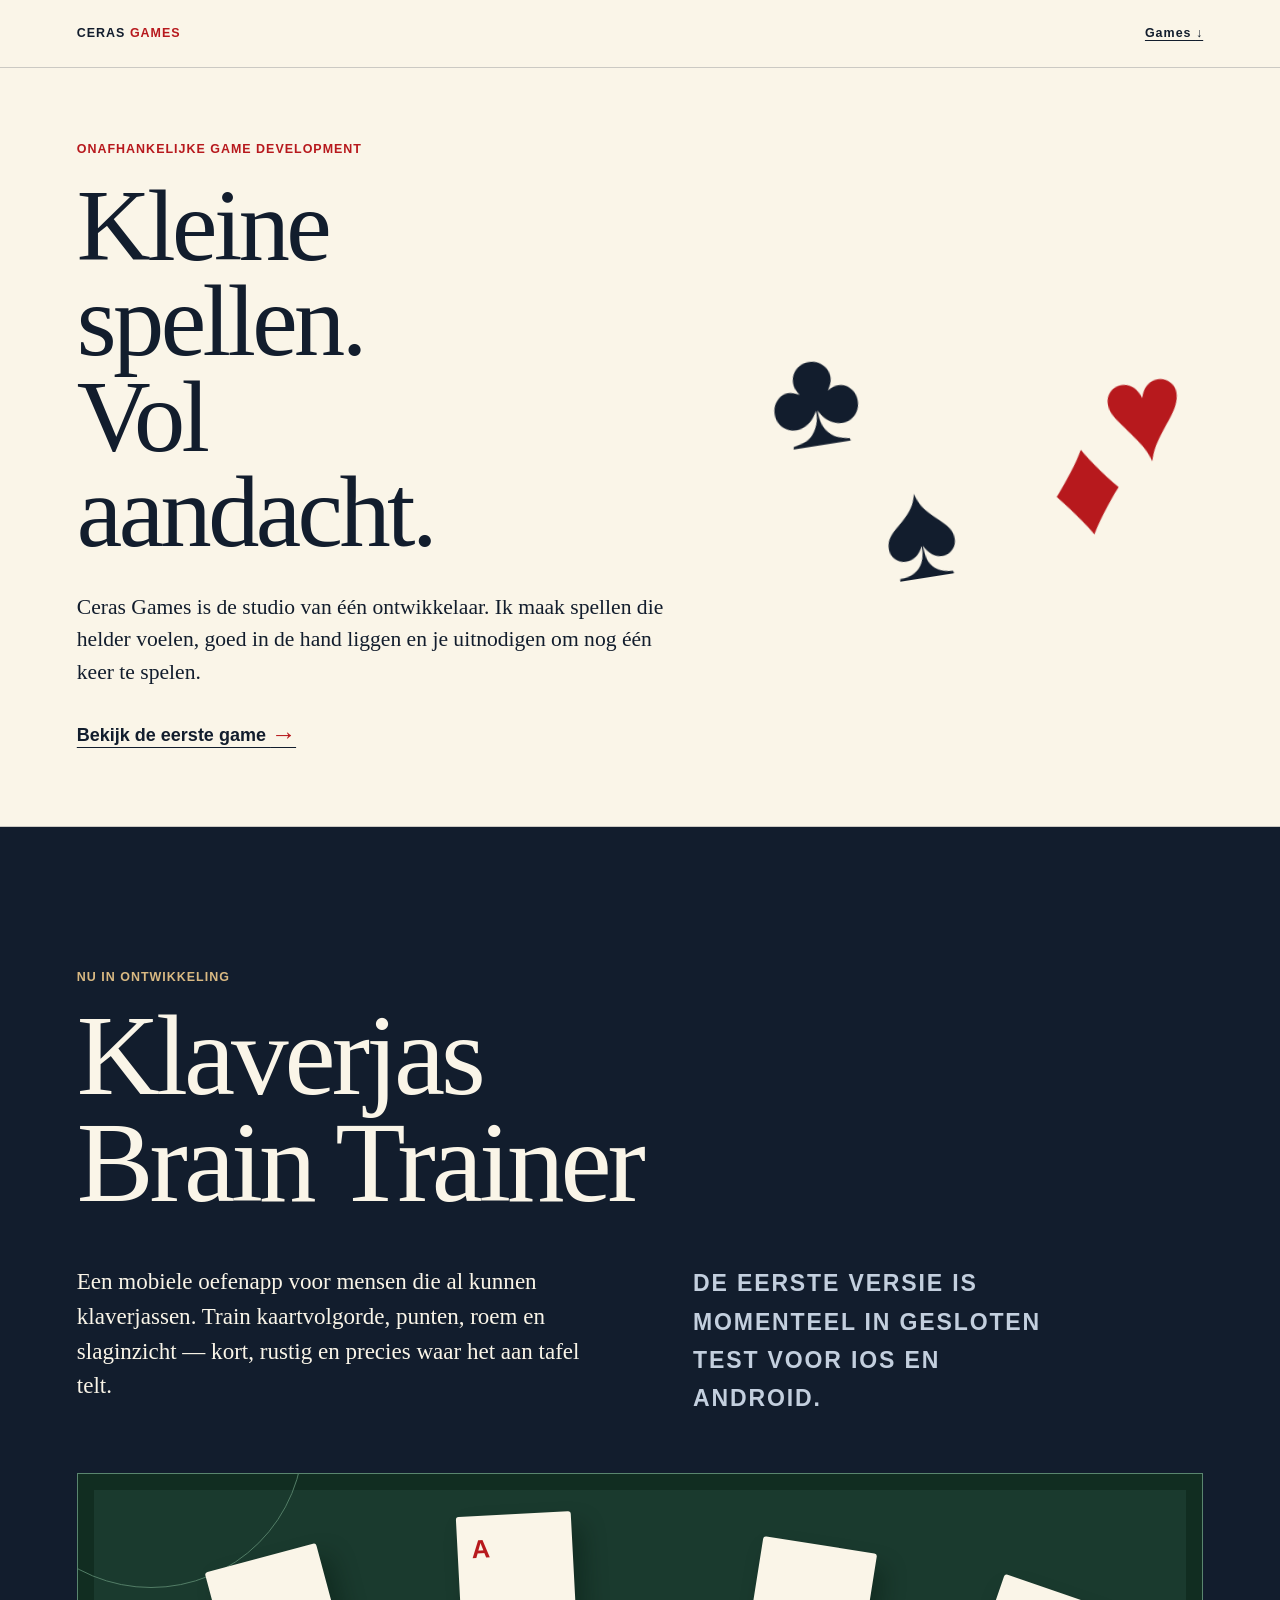
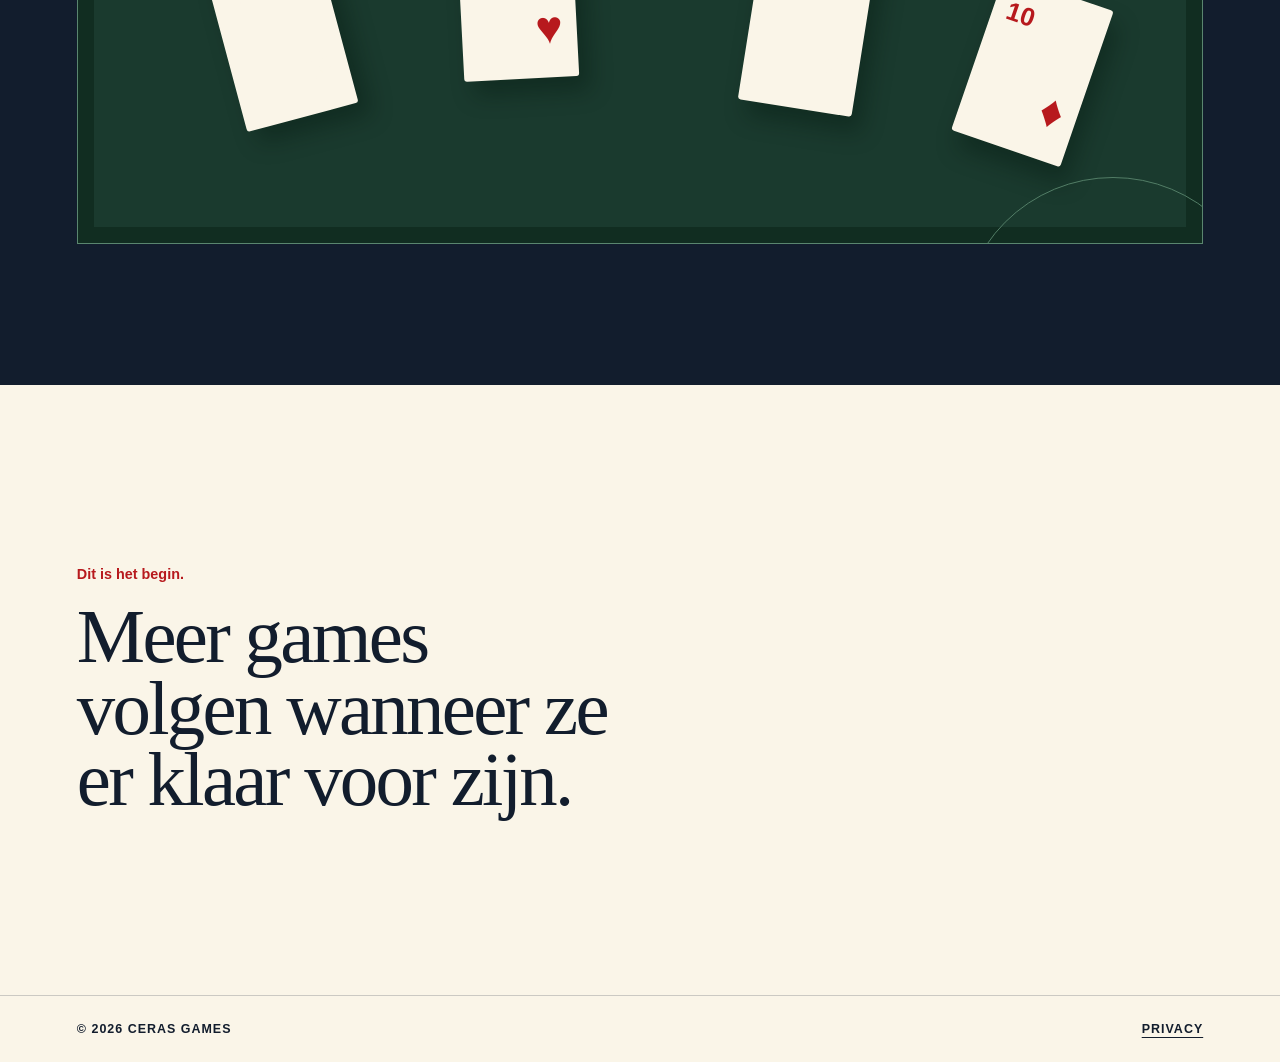
==== index.html @ a510fa2f "Add Ceras Games landing site" ====
<!doctype html>
<!--
THESIS: Ceras Games is a small developer's workbench, not a one-game campaign.
OWN-WORLD: Ink blue, paper white, card-red and brass; editorial type meets quiet tabletop geometry.
STORY: Visitors meet the studio first, then understand the first game and its current release stage.
FIRST VIEWPORT: A compact wordmark frames a large studio statement, with four suit marks forming a tabletop in the margin.
FORM: A single-workbench composition; the game sits on one ruled sheet rather than inside a marketing-card grid.
FINISH: unreviewed and undocumented is unfinished; this build ends with the finish review, the verdict, and DESIGN.md
-->
<html lang="nl">
  <head>
    <meta charset="utf-8">
    <meta name="viewport" content="width=device-width, initial-scale=1">
    <meta name="description" content="Ceras Games is de onafhankelijke studio achter Klaverjas Brain Trainer.">
    <title>Ceras Games — onafhankelijke game development</title>
    <link rel="icon" href="favicon.svg" type="image/svg+xml">
    <link rel="stylesheet" href="styles.css">
  </head>
  <body>
    <main>
      <nav class="site-nav" aria-label="Hoofdnavigatie">
        <a class="wordmark" href="#bovenaan" aria-label="Ceras Games, naar boven">CERAS <span>GAMES</span></a>
        <a class="nav-link" href="#games">Games <span aria-hidden="true">↓</span></a>
      </nav>
      <section class="hero" id="bovenaan" aria-labelledby="hero-title">
        <div class="hero-copy">
          <p class="intro">Onafhankelijke game development</p>
          <h1 id="hero-title">Kleine spellen.<br>Vol aandacht.</h1>
          <p class="lead">Ceras Games is de studio van één ontwikkelaar. Ik maak spellen die helder voelen, goed in de hand liggen en je uitnodigen om nog één keer te spelen.</p>
          <a class="text-link" href="#games">Bekijk de eerste game <span aria-hidden="true">→</span></a>
        </div>
        <div class="suits" aria-hidden="true"><span>♣</span><span>♥</span><span>♠</span><span>♦</span></div>
      </section>
      <section class="game" id="games" aria-labelledby="game-title">
        <div class="game-header"><p>Nu in ontwikkeling</p><h2 id="game-title">Klaverjas<br>Brain Trainer</h2></div>
        <div class="game-description">
          <p>Een mobiele oefenapp voor mensen die al kunnen klaverjassen. Train kaartvolgorde, punten, roem en slaginzicht — kort, rustig en precies waar het aan tafel telt.</p>
          <p class="status">De eerste versie is momenteel in gesloten test voor iOS en Android.</p>
        </div>
        <div class="card-table" aria-label="Illustratie van vier speelkaarten op een klaverjastafel">
          <div class="playing-card card-one"><strong>J</strong><span>♣</span></div><div class="playing-card card-two"><strong>A</strong><span>♥</span></div><div class="playing-card card-three"><strong>9</strong><span>♠</span></div><div class="playing-card card-four"><strong>10</strong><span>♦</span></div>
        </div>
      </section>
      <section class="outlook" aria-labelledby="outlook-title"><p>Dit is het begin.</p><h2 id="outlook-title">Meer games volgen wanneer ze er klaar voor zijn.</h2></section>
    </main>
    <footer><p>© <span id="year">2026</span> Ceras Games</p><a href="privacy.html">Privacy</a></footer>
    <script>document.getElementById('year').textContent = new Date().getFullYear();</script>
  </body>
</html>
---- styles.css ----
:root { color-scheme: light; --ink: oklch(23% .035 258); --paper: oklch(97% .018 89); --cream: oklch(92% .035 86); --red: oklch(50% .19 27); --line: color-mix(in oklch, var(--ink) 20%, transparent); }
* { box-sizing: border-box; } html { scroll-behavior: smooth; } body { margin: 0; background: var(--paper); color: var(--ink); font-family: Georgia, "Times New Roman", serif; font-size: 18px; line-height: 1.5; } a { color: inherit; } main { overflow: hidden; }
.site-nav, .hero, .game, .outlook, footer { padding-inline: clamp(1.5rem, 6vw, 7rem); } .site-nav { display: flex; justify-content: space-between; align-items: baseline; padding-block: 1.5rem; font-family: "Trebuchet MS", sans-serif; font-size: .78rem; font-weight: 700; letter-spacing: .08em; } .wordmark { text-decoration: none; } .wordmark span { color: var(--red); } .nav-link { text-underline-offset: .28em; }
.hero { min-height: min(760px, calc(100svh - 4.3rem)); display: grid; grid-template-columns: minmax(0, 1.2fr) minmax(180px, .8fr); align-items: center; gap: 2rem; border-top: 1px solid var(--line); border-bottom: 1px solid var(--line); } .intro, .game-header > p, .status, footer, .privacy-kicker { font-family: "Trebuchet MS", sans-serif; font-size: .78rem; font-weight: 700; letter-spacing: .08em; text-transform: uppercase; } .intro { margin: 0 0 1.2rem; color: var(--red); } h1, h2 { font-weight: 400; line-height: .93; letter-spacing: -.035em; margin: 0; text-wrap: balance; } h1 { font-size: clamp(3.8rem, 8vw, 7.6rem); max-width: 9ch; } .lead { max-width: 38rem; margin: 2rem 0 1.7rem; font-size: clamp(1.05rem, 1.7vw, 1.35rem); } .text-link { font-family: "Trebuchet MS", sans-serif; font-weight: 700; text-underline-offset: .32em; } .text-link span { color: var(--red); font-size: 1.4em; vertical-align: -.06em; }
.suits { position: relative; min-height: 300px; transform: rotate(-9deg); } .suits span { position: absolute; font-size: clamp(5rem, 11vw, 10rem); line-height: 1; } .suits span:nth-child(1) { top: 2%; left: 3%; } .suits span:nth-child(2) { top: 24%; right: 3%; color: var(--red); } .suits span:nth-child(3) { bottom: 2%; left: 24%; } .suits span:nth-child(4) { bottom: 8%; right: 20%; color: var(--red); }
.game { padding-block: clamp(5rem, 11vw, 10rem); background: var(--ink); color: var(--paper); } .game-header { max-width: 60rem; } .game-header > p { margin: 0 0 1rem; color: oklch(80% .08 80); } .game h2 { font-size: clamp(3.7rem, 9vw, 8rem); } .game-description { display: grid; grid-template-columns: minmax(0, 1fr) minmax(0, .7fr); gap: clamp(2rem, 8vw, 9rem); max-width: 61rem; margin: 3rem 0 3.5rem; } .game-description p { margin: 0; font-size: clamp(1.1rem, 1.8vw, 1.45rem); } .game-description .status { color: oklch(85% .025 255); line-height: 1.65; }
.card-table { position: relative; min-height: clamp(260px, 29vw, 420px); background: oklch(32% .045 166); overflow: hidden; border: 1px solid oklch(58% .06 161); box-shadow: inset 0 0 0 1rem oklch(27% .04 164); } .card-table::before, .card-table::after { content: ""; position: absolute; width: 19rem; height: 19rem; border: 1px solid oklch(55% .06 160); border-radius: 50%; } .card-table::before { top: -12rem; left: -5rem; } .card-table::after { bottom: -15rem; right: -4rem; } .playing-card { position: absolute; display: flex; flex-direction: column; justify-content: space-between; width: clamp(5.2rem, 9vw, 8.5rem); aspect-ratio: .7; padding: .55em; background: var(--paper); border-radius: .18rem; box-shadow: .65rem .9rem 1.4rem oklch(17% .03 165 / .35); font-family: "Trebuchet MS", sans-serif; font-size: clamp(1.2rem, 2vw, 2rem); } .playing-card span { align-self: flex-end; font-size: 1.8em; } .card-one { left: 13%; top: 22%; transform: rotate(-15deg); } .card-two { left: 34%; top: 11%; transform: rotate(-3deg); color: var(--red); } .card-three { right: 30%; top: 19%; transform: rotate(9deg); } .card-four { right: 10%; top: 31%; transform: rotate(19deg); color: var(--red); }
.outlook { padding-block: clamp(6rem, 14vw, 13rem); max-width: 70rem; } .outlook p { margin: 0 0 1rem; color: var(--red); font-family: "Trebuchet MS", sans-serif; font-size: .9rem; font-weight: 700; } .outlook h2 { font-size: clamp(2.8rem, 6vw, 5.5rem); max-width: 14ch; } footer { display: flex; justify-content: space-between; gap: 1rem; padding-block: 1.5rem; border-top: 1px solid var(--line); } footer p { margin: 0; } footer a { text-underline-offset: .3em; }
@media (prefers-reduced-motion: no-preference) { .hero-copy { animation: rise .75s cubic-bezier(.16, 1, .3, 1) both; } .suits { animation: deal 1s .12s cubic-bezier(.16, 1, .3, 1) both; } @keyframes rise { from { opacity: 0; transform: translateY(1rem); } to { opacity: 1; transform: none; } } @keyframes deal { from { opacity: 0; transform: translateX(2rem) rotate(4deg); } to { opacity: 1; transform: rotate(-9deg); } } }
@media (max-width: 700px) { .hero { grid-template-columns: 1fr; padding-block: 5.5rem 2rem; min-height: auto; } .suits { min-height: 210px; max-width: 280px; justify-self: end; width: 100%; } .game-description { grid-template-columns: 1fr; } .game-description .status { max-width: 34rem; } .card-table { margin-inline: -1.5rem; } } @media (max-width: 420px) { body { font-size: 16px; } }
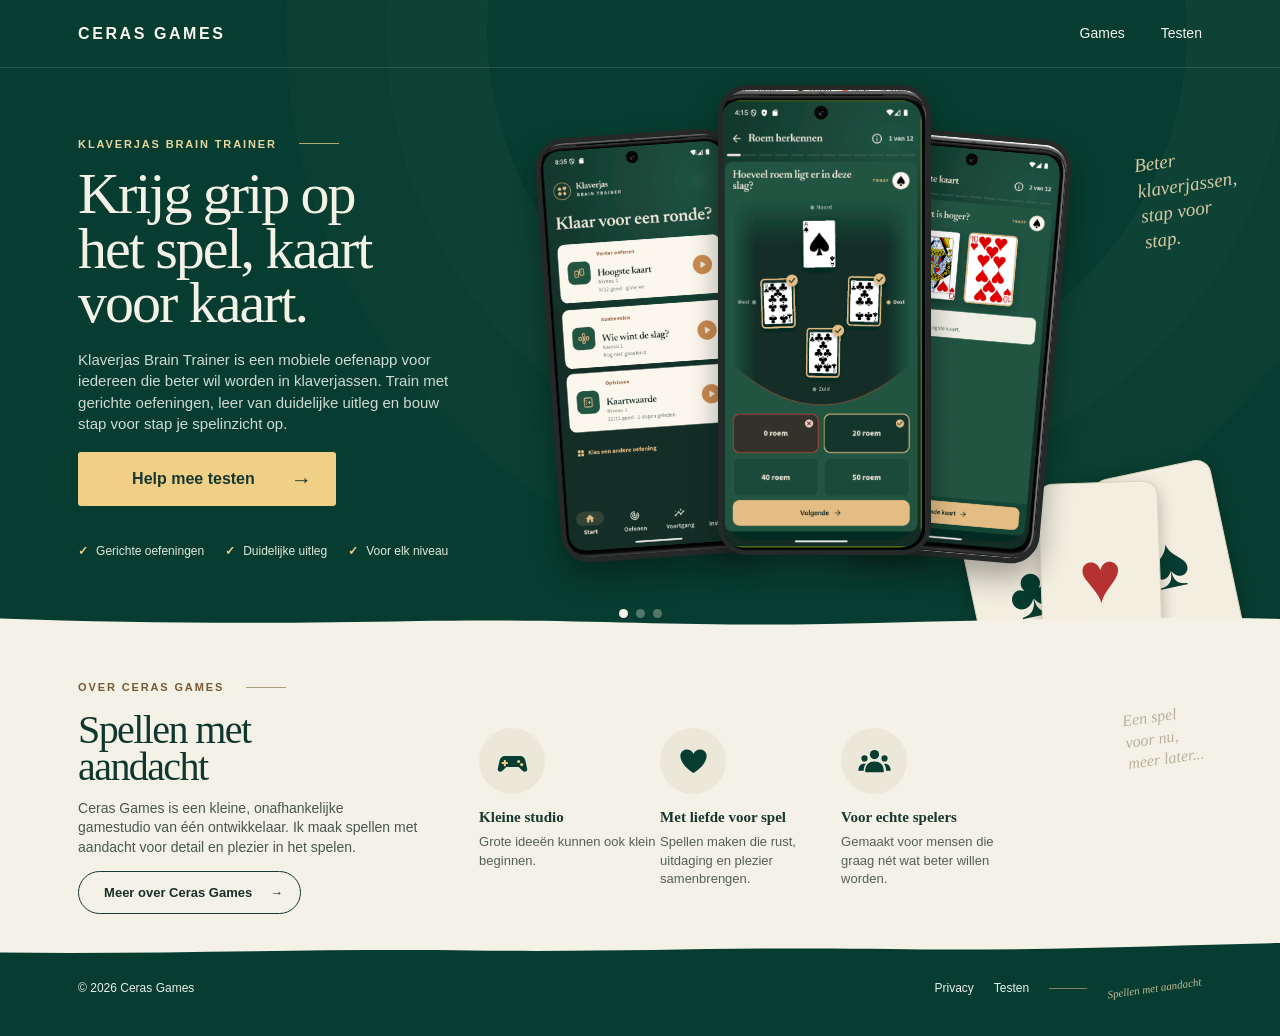
==== commit 1916e0fe: "Prepare Ceras Games website and tester onboarding" ====
--- a/index.html
+++ b/index.html
@@ -1,49 +1,92 @@
 <!doctype html>
-<!--
-THESIS: Ceras Games is a small developer's workbench, not a one-game campaign.
-OWN-WORLD: Ink blue, paper white, card-red and brass; editorial type meets quiet tabletop geometry.
-STORY: Visitors meet the studio first, then understand the first game and its current release stage.
-FIRST VIEWPORT: A compact wordmark frames a large studio statement, with four suit marks forming a tabletop in the margin.
-FORM: A single-workbench composition; the game sits on one ruled sheet rather than inside a marketing-card grid.
-FINISH: unreviewed and undocumented is unfinished; this build ends with the finish review, the verdict, and DESIGN.md
--->
 <html lang="nl">
   <head>
     <meta charset="utf-8">
     <meta name="viewport" content="width=device-width, initial-scale=1">
-    <meta name="description" content="Ceras Games is de onafhankelijke studio achter Klaverjas Brain Trainer.">
-    <title>Ceras Games — onafhankelijke game development</title>
+    <meta name="description" content="Ceras Games maakt spellen met aandacht. Ontdek Klaverjas Brain Trainer.">
+    <meta name="theme-color" content="#073d30">
+    <title>Ceras Games — spellen met aandacht</title>
     <link rel="icon" href="favicon.svg" type="image/svg+xml">
-    <link rel="stylesheet" href="styles.css">
+    <link rel="stylesheet" href="homepage.css">
   </head>
   <body>
-    <main>
-      <nav class="site-nav" aria-label="Hoofdnavigatie">
-        <a class="wordmark" href="#bovenaan" aria-label="Ceras Games, naar boven">CERAS <span>GAMES</span></a>
-        <a class="nav-link" href="#games">Games <span aria-hidden="true">↓</span></a>
+    <header class="header">
+      <a class="brand" href="index.html#top">CERAS GAMES</a>
+      <nav aria-label="Hoofdnavigatie">
+        <a href="index.html#games">Games</a>
+        <a href="index.html#nieuws" hidden>Nieuws</a>
+        <a href="testen/index.html">Testen</a>
       </nav>
-      <section class="hero" id="bovenaan" aria-labelledby="hero-title">
-        <div class="hero-copy">
-          <p class="intro">Onafhankelijke game development</p>
-          <h1 id="hero-title">Kleine spellen.<br>Vol aandacht.</h1>
-          <p class="lead">Ceras Games is de studio van één ontwikkelaar. Ik maak spellen die helder voelen, goed in de hand liggen en je uitnodigen om nog één keer te spelen.</p>
-          <a class="text-link" href="#games">Bekijk de eerste game <span aria-hidden="true">→</span></a>
+    </header>
+    <main id="top">
+      <section class="hero" id="games">
+        <div class="wrap hero-wrap">
+          <div class="hero-copy">
+            <p class="eyebrow">KLAVERJAS BRAIN TRAINER <i></i></p>
+            <h1>Krijg grip op<br>het spel, kaart<br>voor kaart.</h1>
+            <p class="intro">Klaverjas Brain Trainer is een mobiele oefenapp voor iedereen die beter wil worden in klaverjassen. Train met gerichte oefeningen, leer van duidelijke uitleg en bouw stap voor stap je spelinzicht op.</p>
+            <a class="primary" href="testen/index.html">Help mee testen <span>→</span></a>
+            <ul class="benefits">
+              <li>Gerichte oefeningen</li>
+              <li>Duidelijke uitleg</li>
+              <li>Voor elk niveau</li>
+            </ul>
+          </div>
+          <div class="phones" aria-label="Screenshots van Klaverjas Brain Trainer">
+            <figure class="phone back left"><img src="assets/klaverjas-startscherm.png" alt="Startscherm met klaverjasoefeningen"></figure>
+            <figure class="phone back right"><img src="assets/klaverjas-kaartoefening.png" alt="Kaartoefening in de app"></figure>
+            <figure class="phone front"><img src="assets/klaverjas-oefening.png" alt="Oefening Roem herkennen"></figure>
+            <p class="scribble">Beter<br>klaverjassen,<br>stap voor<br>stap.</p>
+            <div class="cards" aria-hidden="true"><span>♣</span><span>♥</span><span>♠</span></div>
+          </div>
         </div>
-        <div class="suits" aria-hidden="true"><span>♣</span><span>♥</span><span>♠</span><span>♦</span></div>
+        <div class="dots"><i></i><i></i><i></i></div>
       </section>
-      <section class="game" id="games" aria-labelledby="game-title">
-        <div class="game-header"><p>Nu in ontwikkeling</p><h2 id="game-title">Klaverjas<br>Brain Trainer</h2></div>
-        <div class="game-description">
-          <p>Een mobiele oefenapp voor mensen die al kunnen klaverjassen. Train kaartvolgorde, punten, roem en slaginzicht — kort, rustig en precies waar het aan tafel telt.</p>
-          <p class="status">De eerste versie is momenteel in gesloten test voor iOS en Android.</p>
-        </div>
-        <div class="card-table" aria-label="Illustratie van vier speelkaarten op een klaverjastafel">
-          <div class="playing-card card-one"><strong>J</strong><span>♣</span></div><div class="playing-card card-two"><strong>A</strong><span>♥</span></div><div class="playing-card card-three"><strong>9</strong><span>♠</span></div><div class="playing-card card-four"><strong>10</strong><span>♦</span></div>
+      <section class="about">
+        <div class="wrap about-wrap">
+          <div>
+            <p class="eyebrow dark">OVER CERAS GAMES <i></i></p>
+            <h2>Spellen met<br>aandacht</h2>
+            <p class="about-text">Ceras Games is een kleine, onafhankelijke gamestudio van één ontwikkelaar. Ik maak spellen met aandacht voor detail en plezier in het spelen.</p>
+            <a class="outline" href="index.html#nieuws" hidden>Meer over Ceras Games <span>→</span></a>
+          </div>
+          <div class="principles">
+            <article>
+              <span><svg viewBox="0 0 48 48" aria-hidden="true"><path d="M14 17h20c4 0 6 3 7 7l2 9c1 4-3 6-6 3l-5-5H16l-5 5c-3 3-7 1-6-3l2-9c1-4 3-7 7-7Z" fill="#073d30"/><path d="M14 22v8m-4-4h8" stroke="#f0cf87" stroke-width="2.5"/><circle cx="32" cy="24" r="2" fill="#f0cf87"/><circle cx="36" cy="28" r="2" fill="#f0cf87"/></svg></span>
+              <h3>Kleine studio</h3><p>Grote ideeën kunnen ook klein beginnen.</p>
+            </article>
+            <article>
+              <span><svg viewBox="0 0 48 48" aria-hidden="true"><path d="M24 39S7 29 7 17c0-9 12-12 17-3 5-9 17-6 17 3 0 12-17 22-17 22Z" fill="#073d30"/></svg></span>
+              <h3>Met liefde voor spel</h3><p>Spellen maken die rust, uitdaging en plezier samenbrengen.</p>
+            </article>
+            <article>
+              <span><svg viewBox="0 0 48 48" aria-hidden="true"><circle cx="24" cy="15" r="6" fill="#073d30"/><circle cx="11" cy="20" r="4" fill="#073d30"/><circle cx="37" cy="20" r="4" fill="#073d30"/><path d="M12 36c0-8 5-12 12-12s12 4 12 12v2H12Zm-9 0c0-6 3-9 8-9h2c-2 2-3 5-3 9Zm31-9h3c5 0 8 3 8 9H39c0-4-1-7-3-9Z" fill="#073d30"/></svg></span>
+              <h3>Voor echte spelers</h3><p>Gemaakt voor mensen die graag nét wat beter willen worden.</p>
+            </article>
+          </div>
+          <p class="scribble about-note">Een spel<br>voor nu,<br>meer later...</p>
         </div>
       </section>
-      <section class="outlook" aria-labelledby="outlook-title"><p>Dit is het begin.</p><h2 id="outlook-title">Meer games volgen wanneer ze er klaar voor zijn.</h2></section>
+      <section class="news" id="nieuws" hidden>
+        <div class="wrap news-wrap">
+          <div class="news-heading">
+            <div><p class="eyebrow dark">NIEUWS <i></i></p><h2>Het laatste<br>van Ceras Games</h2><p>Updates, aankondigingen en een kijkje achter de schermen.</p></div>
+            <a href="index.html#nieuws">Bekijk alle nieuwsberichten <span>→</span></a>
+          </div>
+          <div class="news-grid">
+            <article class="story"><div class="thumb cards-thumb"><span>♥</span><span>♠</span><span>♣</span><b>✦</b></div><div class="story-body"><time>12 JAN 2026</time><h3>Klaverjas Brain Trainer nu beschikbaar</h3><p>De app is vanaf vandaag te downloaden op iOS en Android.</p><a href="testen/index.html" aria-label="Lees meer">→</a></div></article>
+            <article class="story"><div class="thumb stats-thumb"><span>◉</span><b>▮▮▮</b></div><div class="story-body"><time>5 JAN 2026</time><h3>Nieuwe oefeningen en statistieken</h3><p>We werken aan nieuwe oefeningen en een overzicht van je voortgang. Stay tuned!</p><a href="testen/index.html" aria-label="Lees meer">→</a></div></article>
+            <article class="story"><div class="thumb mug-thumb"><span>☕</span></div><div class="story-body"><time>22 DEC 2025</time><h3>Achter de schermen</h3><p>Een kijkje in het ontwikkelingsproces van Klaverjas Brain Trainer.</p><a href="testen/index.html" aria-label="Lees meer">→</a></div></article>
+          </div>
+          <span class="scribble news-note">Goede<br>spellen blijven<br>hangen.</span>
+        </div>
+      </section>
     </main>
-    <footer><p>© <span id="year">2026</span> Ceras Games</p><a href="privacy.html">Privacy</a></footer>
-    <script>document.getElementById('year').textContent = new Date().getFullYear();</script>
+    <footer>
+      <div class="wrap">
+        <p>© 2026 Ceras Games</p>
+        <nav aria-label="Footer"><a href="privacy.html">Privacy</a><a href="testen/index.html">Testen</a><i></i><span class="scribble">Spellen met aandacht</span></nav>
+      </div>
+    </footer>
   </body>
 </html>
--- a/homepage.css
+++ b/homepage.css
@@ -0,0 +1,28 @@
+:root{--green:#073d30;--deep:#052f27;--cream:#f4f1e6;--gold:#f0cf87;--ink:#17372e;--muted:#c7d2c9;--gutter:clamp(28px,6.1vw,84px);--max:1280px}*{box-sizing:border-box}html{scroll-behavior:smooth}body{margin:0;color:var(--ink);font:16px/1.5 "Segoe UI",Arial,sans-serif;-webkit-font-smoothing:antialiased}.wrap{width:min(100% - 2*var(--gutter),var(--max));margin:auto}.header{height:68px;position:absolute;z-index:5;top:0;left:0;width:100%;padding:0 var(--gutter);display:flex;align-items:center;justify-content:space-between;border-bottom:1px solid #ffffff20;color:#f8f6ec}.brand{text-decoration:none;color:inherit;font-size:16px;font-weight:750;letter-spacing:.16em}.header nav{display:flex;gap:36px}.header nav a{color:inherit;text-decoration:none;font-size:14px}.header nav a:hover,footer a:hover{text-decoration:underline;text-underline-offset:5px}.hero{position:relative;min-height:710px;overflow:hidden;background:var(--green);color:var(--cream);padding:68px 0 35px}.hero:before{content:"";position:absolute;inset:-320px auto auto 38%;width:700px;height:700px;border:1px solid #ffffff0b;border-radius:50%;box-shadow:0 0 0 100px #ffffff04,0 0 0 200px #ffffff03}.hero-wrap{position:relative;min-height:600px;display:grid;grid-template-columns: .93fr 1.2fr;align-items:center}.hero-copy{position:relative;z-index:2;max-width:480px;padding:24px 0 2px}.eyebrow{display:flex;align-items:center;gap:22px;margin:0 0 15px;color:#e7d59e;font-size:11px;font-weight:700;letter-spacing:.17em}.eyebrow i{display:inline-block;width:40px;height:1px;background:#b5a87a}.hero h1,.about h2,.news h2{font-family:Georgia,"Times New Roman",serif;font-weight:500;letter-spacing:-.04em;line-height:.96;margin:0}.hero h1{font-size:clamp(52px,5.4vw,76px)}.intro{max-width:390px;margin:17px 0 20px;color:#d0dad2;font-size:15px;line-height:1.48}.primary{display:flex;align-items:center;justify-content:space-between;width:258px;height:60px;padding:0 24px 0 54px;border-radius:3px;background:var(--gold);color:#18372e;text-decoration:none;font-weight:700}.primary span{font-size:21px}.stores{display:flex;gap:12px;margin-top:22px}.stores a{height:44px;min-width:136px;padding:5px 12px;border:1px solid #d5ddd6;border-radius:4px;color:white;text-decoration:none;display:flex;align-items:center;gap:10px;font-size:15px}.stores b{font-size:23px}.stores .play{color:#80dfaa}.benefits{display:flex;gap:22px;flex-wrap:wrap;margin:38px 0 0;padding:0;list-style:none;color:#e3e8dc;font-size:12px}.benefits li:before{content:"✓";color:var(--gold);font-weight:bold;margin-right:8px}.phones{height:525px;position:relative;align-self:center}.phone{position:absolute;margin:0;overflow:hidden;border:5px solid #252a28;border-radius:29px;background:#111;box-shadow:0 15px 30px #0005}.phone img{display:block;height:100%;width:100%;object-fit:cover}.phone.front{z-index:3;height:470px;width:222px;left:33%;top:27px}.phone.back{height:415px;width:205px;top:74px}.phone.left{z-index:1;left:5%;transform:rotate(-6deg)}.phone.right{z-index:2;right:9%;transform:rotate(6deg)}.scribble{font-family:"Segoe Script","Bradley Hand",cursive;font-style:italic;color:#d5c9a3;font-size:19px;line-height:1.35;transform:rotate(-8deg)}.hero .scribble{position:absolute;z-index:4;right:-1%;top:72px}.cards{position:absolute;right:-10%;bottom:-40px;display:flex;transform:rotate(-12deg)}.cards span{width:120px;height:190px;margin-left:-50px;border:1px solid #ddd4be;border-radius:15px;background:#f3eee0;box-shadow:0 5px 16px #0004;display:grid;place-items:center;font-size:72px;color:var(--green)}.cards span:nth-child(2){color:#b53230;transform:rotate(10deg)}.dots{position:relative;display:flex;justify-content:center;gap:8px;margin-top:-2px}.dots i{width:9px;height:9px;border-radius:50%;background:#56756a}.dots i:first-child{background:#f5f2e8}.about{position:relative;background:var(--cream);padding:58px 0 64px}.about-wrap{position:relative;display:grid;grid-template-columns:1fr 1.75fr;gap:7%;align-items:center}.dark{color:#765936}.dark i{background:#a99c79}.about h2{font-size:42px;color:#10372e}.about-text{max-width:380px;margin:13px 0;color:#49574f;font-size:14px;line-height:1.5}.outline{display:flex;align-items:center;justify-content:space-between;max-width:223px;height:43px;margin-top:14px;padding:0 17px 0 25px;border:1.5px solid #173b32;border-radius:24px;text-decoration:none;color:#172e27;font-size:13px;font-weight:650}.principles{display:grid;grid-template-columns:repeat(3,1fr);gap:35px;padding-top:30px}.principles article>span{display:grid;place-items:center;width:68px;height:68px;margin-bottom:14px;border-radius:50%;background:#ece8d9;color:#0d4538;font-size:24px}.principles h3{font-family:Georgia,serif;font-size:16px;margin:0 0 4px}.principles p{max-width:180px;margin:0;color:#536058;font-size:13px;line-height:1.45}.about-note{position:absolute;right:0;top:10px;font-size:16px;color:#b9b19c}.news{position:relative;overflow:hidden;background:#f1ecd9;padding:55px 0 60px}.news:before{content:"♦";position:absolute;left:-80px;bottom:-160px;color:#e9dfbe;font-size:420px;transform:rotate(-18deg)}.news-wrap{position:relative}.news-heading{display:grid;grid-template-columns:1fr 2fr;align-items:end;margin-bottom:25px}.news h2{font-size:42px;color:#103a31}.news-heading>div>p:last-child{margin:6px 0 0;font-size:13px;color:#596259}.news-heading>a{justify-self:end;margin-bottom:5px;color:#16392f;text-decoration:none;font-size:13px}.news-grid{display:grid;grid-template-columns:repeat(3,1fr);gap:18px;margin-left:34%;}.story{overflow:hidden;background:#f7f4eb;border-radius:5px}.thumb{height:130px;position:relative;display:flex;align-items:center;justify-content:center;overflow:hidden;background:#073d30;color:#e7cf8d}.thumb:before{content:"";position:absolute;width:185px;height:185px;border-radius:50%;background:#ffffff08}.cards-thumb span{z-index:1;display:grid;place-items:center;width:56px;height:76px;margin-left:-8px;border-radius:5px;background:#f4f0e2;color:#b7332b;font-size:38px;transform:rotate(-11deg);box-shadow:0 6px 12px #0004}.cards-thumb span:nth-child(2){color:#143f35;transform:rotate(7deg) translateY(7px)}.cards-thumb span:nth-child(3){color:#143f35;transform:rotate(15deg)}.cards-thumb b{position:absolute;top:15px;right:28%;font-size:28px}.stats-thumb{background:#073d30}.stats-thumb span{position:relative;display:grid;place-items:center;width:68px;height:91px;border:5px solid #d6decf;border-radius:9px;background:#f4f0df;color:#174438;font-size:25px}.stats-thumb b{position:absolute;bottom:17px;font-size:15px;color:#e4be64;z-index:1}.mug-thumb span{position:relative;display:block;width:48px;height:48px;border-radius:4px 4px 13px 13px;background:#eee5c8;font-size:0;filter:none}.mug-thumb span:before{content:"";position:absolute;left:0;right:0;top:-3px;height:9px;border:4px solid #e9e0c3;border-radius:50%;background:#183c33}.mug-thumb span:after{content:"";position:absolute;right:-18px;top:7px;width:16px;height:23px;border:6px solid #e9e0c3;border-left:0;border-radius:0 12px 12px 0}.mug-thumb{background:#073d30}.mug-thumb span{font-size:74px;color:#ede5c8;filter:grayscale(1)}.story-body{position:relative;min-height:155px;padding:11px 15px 15px}.story time{color:#735a3b;font-size:9px;font-weight:700;letter-spacing:.08em}.story h3{margin:6px 0;font-family:Georgia,serif;font-size:18px;line-height:1.08;color:#143b32}.story p{margin:0;max-width:34ch;color:#4d5952;font-size:12px;line-height:1.4}.story-body>a{position:absolute;bottom:7px;right:14px;color:#735a3b;text-decoration:none;font-size:20px}.news-note{position:absolute;left:11%;bottom:52px;font-size:19px;color:#b8ad8c;transform:rotate(-11deg)}footer{background:#073d30;color:#e9eee7;padding:19px 0;border-top:5px solid #0a493b}footer .wrap,footer nav{display:flex;align-items:center;justify-content:space-between}footer p{margin:0;font-size:12px}footer nav{gap:20px;font-size:12px}footer a{color:inherit;text-decoration:none}footer nav i{width:38px;height:1px;background:#887f63}.scribble{white-space:nowrap}footer .scribble{font-size:13px;color:#c4b995}
+@media(max-width:850px){.hero{padding-top:85px}.hero-wrap{grid-template-columns:1fr;gap:8px}.hero-copy{max-width:600px;padding-top:15px}.hero h1{font-size:clamp(48px,10vw,68px)}.intro{max-width:480px}.phones{width:min(100%,600px);height:470px;justify-self:center}.phone.front{height:415px;width:196px;left:35%}.phone.back{height:365px;width:180px}.phone.left{left:7%}.phone.right{right:7%}.hero .scribble{right:1%;top:35px}.cards{right:2%;bottom:-22px;transform:scale(.7) rotate(-12deg);transform-origin:right bottom}.benefits{margin-top:25px}.about-wrap{grid-template-columns:1fr;gap:30px}.principles{padding-top:0}.about-note{top:10px}.news-grid{margin-left:0}.news-note{display:none}}
+@media(max-width:560px){:root{--gutter:22px}.header{height:60px}.brand{font-size:13px}.header nav{gap:18px}.header nav a{font-size:12px}.hero{padding-top:80px}.hero-wrap{min-height:0}.hero h1{font-size:48px}.intro{font-size:14px}.primary{width:100%;max-width:260px}.stores a{min-width:0;flex:1;font-size:13px}.benefits{gap:10px 16px;font-size:11px;margin-top:24px}.phones{height:360px;margin-top:8px}.phone.front{height:330px;width:155px;left:33%;top:5px;border-width:4px;border-radius:21px}.phone.back{height:290px;width:143px;top:28px;border-width:4px;border-radius:20px}.phone.left{left:2%}.phone.right{right:2%}.hero .scribble{font-size:13px;top:8px;right:0}.cards{right:-6%;bottom:-26px;transform:scale(.44) rotate(-12deg)}.about{padding:40px 0}.about h2,.news h2{font-size:36px}.about-text{max-width:340px}.principles{gap:14px}.principles article>span{width:52px;height:52px;font-size:19px}.principles h3{font-size:14px}.principles p{font-size:11px}.about-note{font-size:12px;top:0}.news{padding:40px 0 45px}.news-heading{grid-template-columns:1fr;gap:12px}.news-heading>a{justify-self:start}.news-grid{grid-template-columns:1fr;gap:12px}.story{display:grid;grid-template-columns:38% 1fr;min-height:145px}.thumb{height:auto;min-height:145px}.story-body{padding:13px 13px 18px}.story h3{font-size:17px}.story p{font-size:11px}footer .wrap{align-items:flex-start}footer nav{gap:12px}footer nav i,footer .scribble{display:none}}
+@media(prefers-reduced-motion:reduce){html{scroll-behavior:auto}}
+
+/* Geometrie afgestemd op de referentie-afbeelding (1122 × 1400). */
+@media(min-width:851px){.hero{height:630px;min-height:630px;padding:60px 0 0}.hero-wrap{height:550px;min-height:0;grid-template-columns:390px 1fr;gap:8px}.hero-copy{padding:0;align-self:center;transform:translateY(8px)}.hero h1{font-size:58px;line-height:.94;letter-spacing:-.035em}.intro{font-size:15px;line-height:1.43;margin:18px 0 18px;max-width:390px}.primary{height:54px}.stores{margin-top:22px}.benefits{margin-top:36px;gap:21px}.phones{height:535px;align-self:start;margin-top:25px}.phone.front{width:213px;height:470px;left:32%;top:0}.phone.back{width:195px;height:425px;top:48px}.phone.left{left:3%}.phone.right{right:11%}.hero .scribble{right:-90px;top:42px}.cards{right:-13%;bottom:-47px}.dots{margin-top:-1px}.about{min-height:309px;padding:49px 0 40px}.about-wrap{grid-template-columns:340px 1fr;gap:55px}.about h2{font-size:40px;line-height:.94}.about-text{font-size:14px;line-height:1.4;margin:13px 0}.principles{grid-template-columns:repeat(3,180px);gap:0;padding:24px 0 0}.principles article>span{width:66px;height:66px;margin-bottom:12px}.principles article>span svg{width:37px;height:37px}.principles h3{font-size:15px}.principles p{font-size:13px}.about-note{top:10px;right:0}.news-note{top:190px;bottom:auto;left:11%}.news{min-height:380px;padding:58px 0 35px}.news-heading{display:block;margin:0}.news-heading>div>p:last-child{margin-top:7px}.news-heading>a{position:absolute;right:0;top:-19px}.news-grid{position:absolute;left:35%;right:0;top:13px;grid-template-columns:repeat(3,minmax(0,1fr));gap:16px;margin:0}.thumb{height:108px}.story-body{min-height:156px;padding:11px 15px}.story h3{font-size:16px;line-height:1.1;letter-spacing:-.025em}.story p{font-size:12px}footer{min-height:82px;padding:20px 0}}
+@media(max-width:850px){.about-note{top:0}.news-grid{position:static}}
+@media(max-width:560px){.about{min-height:0}.news{min-height:0}.news-heading>a{position:static}.news-grid{position:static}}
+
+@media(min-width:851px){.about-wrap{gap:61px}.principles{grid-template-columns:repeat(3,181px)}.news-grid{left:36.2%;right:-14px}.story-body{padding-inline:13px}.story h3{font-size:16px;letter-spacing:-.035em}footer .scribble{font-size:11px}}
+@media(max-width:560px){.hero .scribble{display:none}.cards{display:none}}
+.mug-thumb span{font-size:0!important;color:transparent!important;filter:none!important}
+/* Organische sectie-overgangen en compactere telefoonstapel uit de referentie. */
+@media(min-width:851px){.hero:after{content:"";position:absolute;z-index:4;left:0;right:0;bottom:-1px;height:15px;background:url("data:image/svg+xml,%3Csvg xmlns='http://www.w3.org/2000/svg' viewBox='0 0 1440 20' preserveAspectRatio='none'%3E%3Cpath fill='%23f4f1e6' d='M0 8 C180 14 320 12 500 9 C690 6 800 17 990 12 C1160 8 1300 2 1440 7 V20 H0Z'/%3E%3C/svg%3E") center/100% 100% no-repeat;pointer-events:none}.phone.front{left:30.5%}.phone.left{transform:rotate(-4deg)}.phone.right{right:15%;transform:rotate(5deg)}.about:before{content:"";position:absolute;z-index:2;top:-13px;left:0;right:0;height:14px;background:url("data:image/svg+xml,%3Csvg xmlns='http://www.w3.org/2000/svg' viewBox='0 0 1440 20' preserveAspectRatio='none'%3E%3Cpath fill='%23073d30' d='M0 0 H1440 V6 C1280 5 1120 13 980 10 C760 6 650 17 470 13 C290 9 160 4 0 11 Z'/%3E%3C/svg%3E") center/100% 100% no-repeat;pointer-events:none}.news:after{content:"";position:absolute;z-index:2;top:-15px;left:0;right:0;height:16px;background:url("data:image/svg+xml,%3Csvg xmlns='http://www.w3.org/2000/svg' viewBox='0 0 1440 20' preserveAspectRatio='none'%3E%3Cpath fill='%23f4f1e6' d='M0 0 H1440 V7 C1250 10 1130 14 970 11 C790 7 680 17 500 13 C300 9 150 4 0 18 Z'/%3E%3C/svg%3E") center/100% 100% no-repeat;pointer-events:none}footer{position:relative}footer:before{content:"";position:absolute;z-index:2;top:-14px;left:0;right:0;height:15px;background:url("data:image/svg+xml,%3Csvg xmlns='http://www.w3.org/2000/svg' viewBox='0 0 1440 20' preserveAspectRatio='none'%3E%3Cpath fill='%23073d30' d='M0 13 C180 15 360 10 520 12 C700 16 810 8 1000 11 C1180 14 1320 7 1440 4 V20 H0Z'/%3E%3C/svg%3E") center/100% 100% no-repeat;pointer-events:none}}
+/* Brede schermen: houd de telefoons als één compacte, overlappende compositie. */
+@media(min-width:851px){:root{--max:1320px}.phones{width:min(100%,620px);justify-self:center}.hero:after{height:clamp(20px,1.55vw,40px);background-image:url("data:image/svg+xml,%3Csvg xmlns='http://www.w3.org/2000/svg' viewBox='0 0 1440 40' preserveAspectRatio='none'%3E%3Cpath fill='%23f4f1e6' d='M0 15 C160 25 300 26 470 20 C650 14 760 32 930 26 C1110 20 1280 9 1440 16 V40 H0Z'/%3E%3C/svg%3E")}.about:before{top:calc(-1 * clamp(20px,1.55vw,40px));height:clamp(20px,1.55vw,40px);background-image:url("data:image/svg+xml,%3Csvg xmlns='http://www.w3.org/2000/svg' viewBox='0 0 1440 40' preserveAspectRatio='none'%3E%3Cpath fill='%23073d30' d='M0 0 H1440 V15 C1260 12 1140 27 970 22 C780 16 670 34 480 28 C300 22 150 13 0 30 Z'/%3E%3C/svg%3E")}.news:after{top:calc(-1 * clamp(20px,1.55vw,40px));height:clamp(20px,1.55vw,40px);background-image:url("data:image/svg+xml,%3Csvg xmlns='http://www.w3.org/2000/svg' viewBox='0 0 1440 40' preserveAspectRatio='none'%3E%3Cpath fill='%23f4f1e6' d='M0 0 H1440 V14 C1260 20 1110 29 950 23 C770 16 650 35 470 29 C290 23 140 12 0 36 Z'/%3E%3C/svg%3E")}footer:before{top:calc(-1 * clamp(20px,1.55vw,40px));height:clamp(20px,1.55vw,40px);background-image:url("data:image/svg+xml,%3Csvg xmlns='http://www.w3.org/2000/svg' viewBox='0 0 1440 40' preserveAspectRatio='none'%3E%3Cpath fill='%23073d30' d='M0 27 C180 31 350 19 530 23 C700 27 840 15 1000 20 C1170 25 1310 12 1440 8 V40 H0Z'/%3E%3C/svg%3E")}}
+@media(max-width:850px){.hero:after{content:"";position:absolute;z-index:4;left:0;right:0;bottom:-1px;height:16px;background:url("data:image/svg+xml,%3Csvg xmlns='http://www.w3.org/2000/svg' viewBox='0 0 1440 24' preserveAspectRatio='none'%3E%3Cpath fill='%23f4f1e6' d='M0 10 C180 17 360 13 520 9 C730 4 850 20 1030 13 C1200 7 1320 5 1440 11 V24 H0Z'/%3E%3C/svg%3E") center/100% 100% no-repeat;pointer-events:none}.about:before{content:"";position:absolute;z-index:2;top:-15px;left:0;right:0;height:16px;background:url("data:image/svg+xml,%3Csvg xmlns='http://www.w3.org/2000/svg' viewBox='0 0 1440 24' preserveAspectRatio='none'%3E%3Cpath fill='%23073d30' d='M0 0 H1440 V8 C1260 7 1120 18 960 15 C780 11 650 21 480 17 C290 13 150 7 0 20 Z'/%3E%3C/svg%3E") center/100% 100% no-repeat;pointer-events:none}.news:after{content:"";position:absolute;z-index:2;top:-15px;left:0;right:0;height:16px;background:url("data:image/svg+xml,%3Csvg xmlns='http://www.w3.org/2000/svg' viewBox='0 0 1440 24' preserveAspectRatio='none'%3E%3Cpath fill='%23f4f1e6' d='M0 0 H1440 V8 C1260 12 1110 19 960 15 C780 10 650 22 480 18 C290 14 150 6 0 21 Z'/%3E%3C/svg%3E") center/100% 100% no-repeat;pointer-events:none}footer:before{content:"";position:absolute;z-index:2;top:-15px;left:0;right:0;height:16px;background:url("data:image/svg+xml,%3Csvg xmlns='http://www.w3.org/2000/svg' viewBox='0 0 1440 24' preserveAspectRatio='none'%3E%3Cpath fill='%23073d30' d='M0 17 C180 20 360 12 520 15 C700 19 840 10 1010 14 C1190 17 1330 7 1440 5 V24 H0Z'/%3E%3C/svg%3E") center/100% 100% no-repeat;pointer-events:none}}
+
+/* Eén vaste contentlijn voor header, secties en footer; achtergronden blijven full-bleed. */
+@media(min-width:851px){.header{padding-left:max(var(--gutter),calc((100vw - var(--max))/2));padding-right:max(var(--gutter),calc((100vw - var(--max))/2))}.phones{width:620px;max-width:100%}}
+
+
+
+
+/* Elke sectiegrens gebruikt één golfcontour; voorkom overlappende pseudo-elementen. */
+.about:before{content:none!important}
+
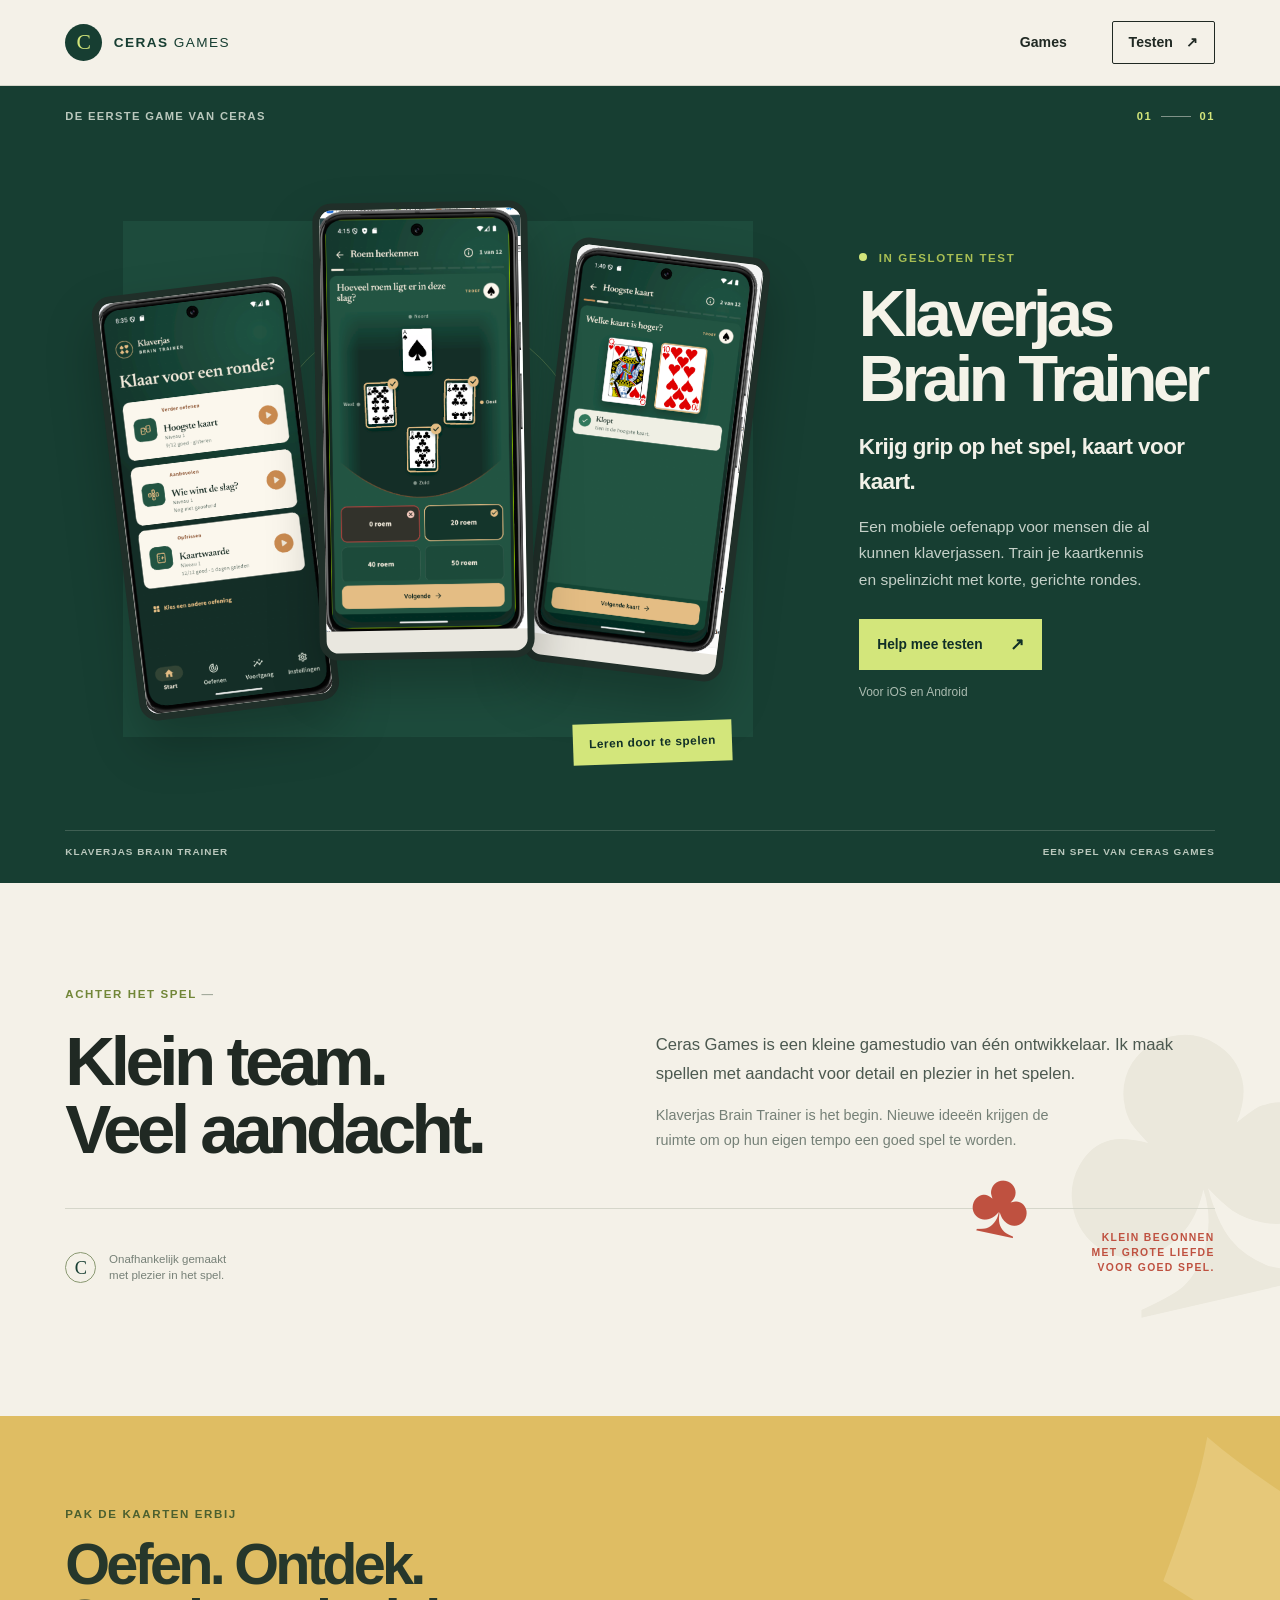
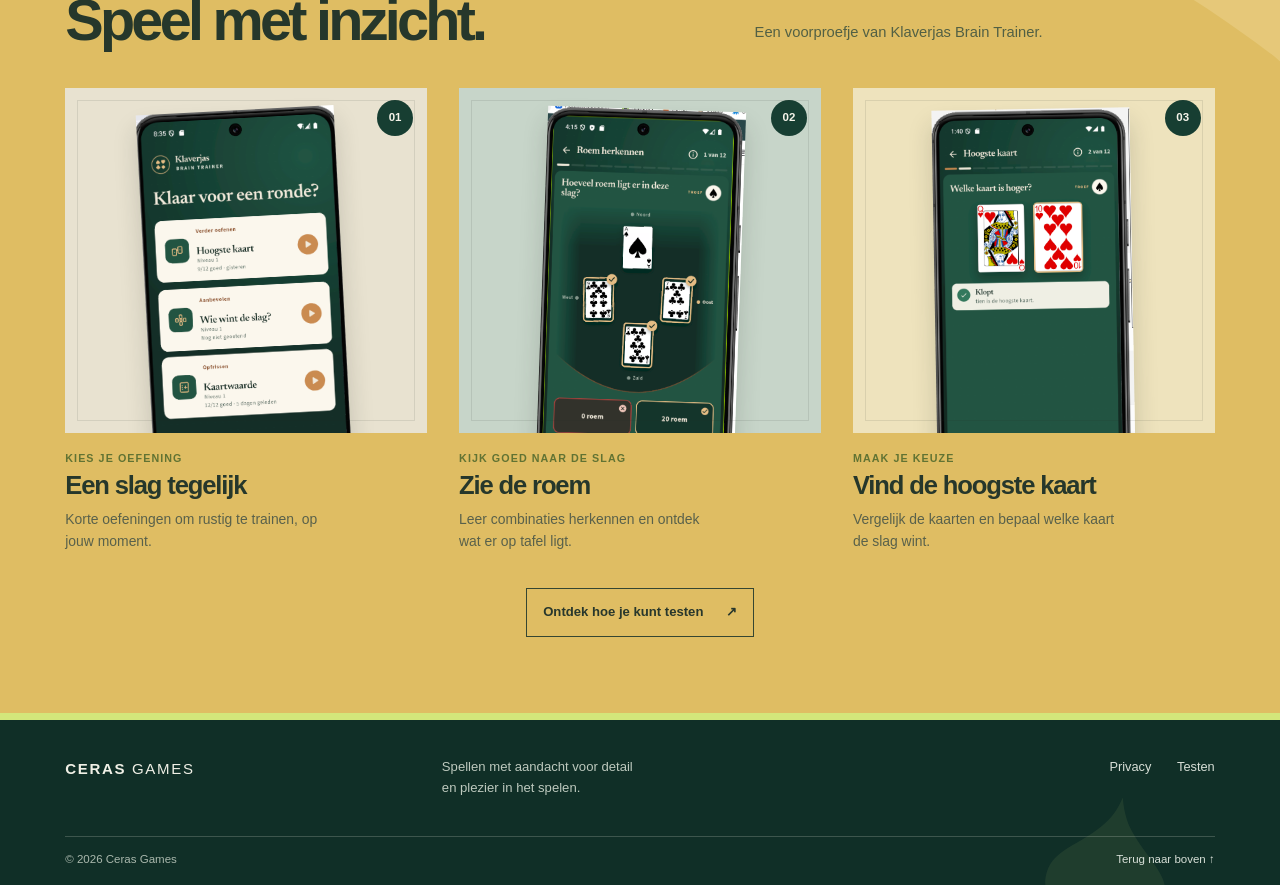
==== commit ed9bb433: "Promote new static homepage to index" ====
--- a/index.html
+++ b/index.html
@@ -3,90 +3,80 @@
   <head>
     <meta charset="utf-8">
     <meta name="viewport" content="width=device-width, initial-scale=1">
-    <meta name="description" content="Ceras Games maakt spellen met aandacht. Ontdek Klaverjas Brain Trainer.">
-    <meta name="theme-color" content="#073d30">
+    <meta name="description" content="Ceras Games maakt kleine spellen met aandacht voor detail en plezier in het spelen. Ontdek Klaverjas Brain Trainer.">
+    <meta name="theme-color" content="#f4f1e8">
     <title>Ceras Games — spellen met aandacht</title>
     <link rel="icon" href="favicon.svg" type="image/svg+xml">
-    <link rel="stylesheet" href="homepage.css">
+    <link rel="stylesheet" href="home.css">
   </head>
   <body>
-    <header class="header">
-      <a class="brand" href="index.html#top">CERAS GAMES</a>
+    <header class="site-header" id="top">
+      <a class="brand" href="#top" aria-label="Ceras Games, naar boven"><span class="brand-mark" aria-hidden="true">C</span><span>CERAS <b>GAMES</b></span></a>
       <nav aria-label="Hoofdnavigatie">
-        <a href="index.html#games">Games</a>
-        <a href="index.html#nieuws" hidden>Nieuws</a>
-        <a href="testen/index.html">Testen</a>
+        <a href="#games">Games</a>
+        <a href="#nieuws" hidden>Nieuws</a>
+        <a class="nav-cta" href="testen/index.html">Testen <span aria-hidden="true">↗</span></a>
       </nav>
     </header>
-    <main id="top">
-      <section class="hero" id="games">
-        <div class="wrap hero-wrap">
-          <div class="hero-copy">
-            <p class="eyebrow">KLAVERJAS BRAIN TRAINER <i></i></p>
-            <h1>Krijg grip op<br>het spel, kaart<br>voor kaart.</h1>
-            <p class="intro">Klaverjas Brain Trainer is een mobiele oefenapp voor iedereen die beter wil worden in klaverjassen. Train met gerichte oefeningen, leer van duidelijke uitleg en bouw stap voor stap je spelinzicht op.</p>
-            <a class="primary" href="testen/index.html">Help mee testen <span>→</span></a>
-            <ul class="benefits">
-              <li>Gerichte oefeningen</li>
-              <li>Duidelijke uitleg</li>
-              <li>Voor elk niveau</li>
-            </ul>
+
+    <main>
+      <section class="featured" id="games" aria-labelledby="game-title" data-slide="klaverjas-brain-trainer">
+        <div class="feature-topline"><span>De eerste game van Ceras</span><span class="slide-count">01 <i></i> 01</span></div>
+        <div class="feature-layout">
+          <div class="feature-visual" aria-label="Screenshots van Klaverjas Brain Trainer">
+            <figure class="screen screen-start"><img src="assets/klaverjas-startscherm.png" width="537" height="1187" alt="Het startscherm met verschillende klaverjasoefeningen" fetchpriority="high"></figure>
+            <figure class="screen screen-cards"><img src="assets/klaverjas-kaartoefening.png" width="573" height="1202" alt="Een kaartenoefening waarin je de hoogste kaart kiest" fetchpriority="high"></figure>
+            <figure class="screen screen-quiz"><img src="assets/klaverjas-oefening.png" width="563" height="1179" alt="Een oefening om roem te herkennen" fetchpriority="high"></figure>
+            <span class="visual-caption">Leren door te spelen</span>
           </div>
-          <div class="phones" aria-label="Screenshots van Klaverjas Brain Trainer">
-            <figure class="phone back left"><img src="assets/klaverjas-startscherm.png" alt="Startscherm met klaverjasoefeningen"></figure>
-            <figure class="phone back right"><img src="assets/klaverjas-kaartoefening.png" alt="Kaartoefening in de app"></figure>
-            <figure class="phone front"><img src="assets/klaverjas-oefening.png" alt="Oefening Roem herkennen"></figure>
-            <p class="scribble">Beter<br>klaverjassen,<br>stap voor<br>stap.</p>
-            <div class="cards" aria-hidden="true"><span>♣</span><span>♥</span><span>♠</span></div>
+          <div class="feature-copy">
+            <p class="eyebrow"><span class="live-dot"></span> In gesloten test</p>
+            <h1 id="game-title">Klaverjas<br>Brain Trainer</h1>
+            <p class="game-deck">Krijg grip op het spel, kaart voor kaart.</p>
+            <p class="game-description">Een mobiele oefenapp voor mensen die al kunnen klaverjassen. Train je kaartkennis en spelinzicht met korte, gerichte rondes.</p>
+            <a class="button" href="testen/index.html">Help mee testen <span aria-hidden="true">↗</span></a>
+            <p class="platform-note">Voor iOS en Android</p>
           </div>
         </div>
-        <div class="dots"><i></i><i></i><i></i></div>
+        <div class="feature-bottom"><span>Klaverjas Brain Trainer</span><span>Een spel van Ceras Games</span></div>
       </section>
-      <section class="about">
-        <div class="wrap about-wrap">
+
+      <section class="studio" aria-labelledby="studio-title">
+        <p class="section-label" id="studio-title">Achter het spel <span>—</span></p>
+        <div class="studio-copy">
+          <h2>Klein team.<br>Veel aandacht.</h2>
           <div>
-            <p class="eyebrow dark">OVER CERAS GAMES <i></i></p>
-            <h2>Spellen met<br>aandacht</h2>
-            <p class="about-text">Ceras Games is een kleine, onafhankelijke gamestudio van één ontwikkelaar. Ik maak spellen met aandacht voor detail en plezier in het spelen.</p>
-            <a class="outline" href="index.html#nieuws" hidden>Meer over Ceras Games <span>→</span></a>
+            <p>Ceras Games is een kleine gamestudio van één ontwikkelaar. Ik maak spellen met aandacht voor detail en plezier in het spelen.</p>
+            <p>Klaverjas Brain Trainer is het begin. Nieuwe ideeën krijgen de ruimte om op hun eigen tempo een goed spel te worden.</p>
           </div>
-          <div class="principles">
-            <article>
-              <span><svg viewBox="0 0 48 48" aria-hidden="true"><path d="M14 17h20c4 0 6 3 7 7l2 9c1 4-3 6-6 3l-5-5H16l-5 5c-3 3-7 1-6-3l2-9c1-4 3-7 7-7Z" fill="#073d30"/><path d="M14 22v8m-4-4h8" stroke="#f0cf87" stroke-width="2.5"/><circle cx="32" cy="24" r="2" fill="#f0cf87"/><circle cx="36" cy="28" r="2" fill="#f0cf87"/></svg></span>
-              <h3>Kleine studio</h3><p>Grote ideeën kunnen ook klein beginnen.</p>
-            </article>
-            <article>
-              <span><svg viewBox="0 0 48 48" aria-hidden="true"><path d="M24 39S7 29 7 17c0-9 12-12 17-3 5-9 17-6 17 3 0 12-17 22-17 22Z" fill="#073d30"/></svg></span>
-              <h3>Met liefde voor spel</h3><p>Spellen maken die rust, uitdaging en plezier samenbrengen.</p>
-            </article>
-            <article>
-              <span><svg viewBox="0 0 48 48" aria-hidden="true"><circle cx="24" cy="15" r="6" fill="#073d30"/><circle cx="11" cy="20" r="4" fill="#073d30"/><circle cx="37" cy="20" r="4" fill="#073d30"/><path d="M12 36c0-8 5-12 12-12s12 4 12 12v2H12Zm-9 0c0-6 3-9 8-9h2c-2 2-3 5-3 9Zm31-9h3c5 0 8 3 8 9H39c0-4-1-7-3-9Z" fill="#073d30"/></svg></span>
-              <h3>Voor echte spelers</h3><p>Gemaakt voor mensen die graag nét wat beter willen worden.</p>
-            </article>
-          </div>
-          <p class="scribble about-note">Een spel<br>voor nu,<br>meer later...</p>
         </div>
+        <div class="studio-signoff"><span class="signoff-mark" aria-hidden="true">C</span><span>Onafhankelijk gemaakt<br>met plezier in het spel.</span><span class="studio-suit" aria-hidden="true">♣</span><span class="studio-note">KLEIN BEGONNEN<br>MET GROTE LIEFDE<br>VOOR GOED SPEL.</span></div>
       </section>
-      <section class="news" id="nieuws" hidden>
-        <div class="wrap news-wrap">
-          <div class="news-heading">
-            <div><p class="eyebrow dark">NIEUWS <i></i></p><h2>Het laatste<br>van Ceras Games</h2><p>Updates, aankondigingen en een kijkje achter de schermen.</p></div>
-            <a href="index.html#nieuws">Bekijk alle nieuwsberichten <span>→</span></a>
-          </div>
-          <div class="news-grid">
-            <article class="story"><div class="thumb cards-thumb"><span>♥</span><span>♠</span><span>♣</span><b>✦</b></div><div class="story-body"><time>12 JAN 2026</time><h3>Klaverjas Brain Trainer nu beschikbaar</h3><p>De app is vanaf vandaag te downloaden op iOS en Android.</p><a href="testen/index.html" aria-label="Lees meer">→</a></div></article>
-            <article class="story"><div class="thumb stats-thumb"><span>◉</span><b>▮▮▮</b></div><div class="story-body"><time>5 JAN 2026</time><h3>Nieuwe oefeningen en statistieken</h3><p>We werken aan nieuwe oefeningen en een overzicht van je voortgang. Stay tuned!</p><a href="testen/index.html" aria-label="Lees meer">→</a></div></article>
-            <article class="story"><div class="thumb mug-thumb"><span>☕</span></div><div class="story-body"><time>22 DEC 2025</time><h3>Achter de schermen</h3><p>Een kijkje in het ontwikkelingsproces van Klaverjas Brain Trainer.</p><a href="testen/index.html" aria-label="Lees meer">→</a></div></article>
-          </div>
-          <span class="scribble news-note">Goede<br>spellen blijven<br>hangen.</span>
+
+      <section class="practice" aria-labelledby="practice-title">
+        <div class="practice-heading"><p class="section-label">Pak de kaarten erbij</p><h2 id="practice-title">Oefen. Ontdek.<br>Speel met inzicht.</h2><p>Een voorproefje van Klaverjas Brain Trainer.</p><span class="practice-suit" aria-hidden="true">♠</span></div>
+        <div class="practice-grid">
+          <article class="practice-item practice-item-one"><div class="practice-image"><img src="assets/klaverjas-startscherm.png" width="537" height="1187" alt="Overzicht van klaverjasoefeningen in de app" loading="lazy"><span>01</span></div><p class="practice-label">Kies je oefening</p><h3>Een slag tegelijk</h3><p>Korte oefeningen om rustig te trainen, op jouw moment.</p></article>
+          <article class="practice-item practice-item-two"><div class="practice-image"><img src="assets/klaverjas-oefening.png" width="563" height="1179" alt="Klaverjasslag in de oefening Roem herkennen" loading="lazy"><span>02</span></div><p class="practice-label">Kijk goed naar de slag</p><h3>Zie de roem</h3><p>Leer combinaties herkennen en ontdek wat er op tafel ligt.</p></article>
+          <article class="practice-item practice-item-three"><div class="practice-image"><img src="assets/klaverjas-kaartoefening.png" width="573" height="1202" alt="Twee speelkaarten in de oefening Hoogste kaart" loading="lazy"><span>03</span></div><p class="practice-label">Maak je keuze</p><h3>Vind de hoogste kaart</h3><p>Vergelijk de kaarten en bepaal welke kaart de slag wint.</p></article>
+        </div>
+        <a class="practice-link" href="testen/index.html">Ontdek hoe je kunt testen <span aria-hidden="true">↗</span></a>
+      </section>
+
+      <section class="news" id="nieuws" aria-labelledby="news-title" hidden>
+        <div class="news-heading"><p class="section-label">Van de ontwikkeltafel</p><h2 id="news-title">Nieuws &amp; updates</h2><p>Kleine stappen, nieuwe oefeningen en nieuws over de test.</p></div>
+        <div class="news-list">
+          <!-- Voorbeeldcontent behouden voor wanneer de nieuwssectie wordt aangezet. -->
+          <article class="news-item news-one"><div class="news-image"><img src="assets/klaverjas-startscherm.png" width="537" height="1187" alt="Het beginscherm van Klaverjas Brain Trainer" loading="lazy"><span class="news-stamp">TEST<br>LOGBOEK</span></div><div class="news-content"><p class="news-tag">Testers gezocht <span>· Voorbeeld</span></p><time datetime="2026-09-23">23 september 2026</time><h3>Speel jij een rondje mee?</h3><p>De eerste testrondes zijn begonnen. Klaverjassers kunnen helpen de oefeningen duidelijker en leuker te maken.</p><a href="testen/index.html">Meer over testen <span aria-hidden="true">↗</span></a></div></article>
+          <article class="news-item news-two"><div class="news-image"><img src="assets/klaverjas-oefening.png" width="563" height="1179" alt="De oefening Roem herkennen" loading="lazy"><span class="news-stamp">IN<br>MAAK</span></div><div class="news-content"><p class="news-tag">In ontwikkeling <span>· Voorbeeld</span></p><time datetime="2026-09-10">10 september 2026</time><h3>Oefenen met roem herkennen</h3><p>Een nieuwe oefening helpt je combinaties aan tafel sneller te zien, slag na slag.</p><a href="#practice-title">Bekijk de oefeningen <span aria-hidden="true">↗</span></a></div></article>
+          <article class="news-item news-three"><div class="news-image"><img src="assets/klaverjas-kaartoefening.png" width="573" height="1202" alt="Een kaartenoefening uit de app" loading="lazy"><span class="news-stamp">BETA<br>UPDATE</span></div><div class="news-content"><p class="news-tag">iOS &amp; Android <span>· Voorbeeld</span></p><time datetime="2026-08-28">28 augustus 2026</time><h3>De eerste versie staat klaar</h3><p>De app wordt getest op iOS en Android. Nieuwe testers kunnen zich aanmelden zodra er plekken zijn.</p><a href="testen/index.html">Lees over de test <span aria-hidden="true">↗</span></a></div></article>
         </div>
       </section>
     </main>
-    <footer>
-      <div class="wrap">
-        <p>© 2026 Ceras Games</p>
-        <nav aria-label="Footer"><a href="privacy.html">Privacy</a><a href="testen/index.html">Testen</a><i></i><span class="scribble">Spellen met aandacht</span></nav>
-      </div>
+
+    <footer class="site-footer">
+      <div class="footer-main"><a class="footer-brand" href="#top">CERAS <b>GAMES</b></a><p>Spellen met aandacht voor detail<br>en plezier in het spelen.</p><nav aria-label="Footernavigatie"><a href="privacy.html">Privacy</a><a href="testen/index.html">Testen</a></nav></div>
+      <div class="footer-bottom"><span>© 2026 Ceras Games</span><a href="#top">Terug naar boven ↑</a></div>
     </footer>
   </body>
 </html>
--- a/home.css
+++ b/home.css
@@ -0,0 +1,140 @@
+:root{color-scheme:light;--paper:#f4f1e8;--ink:#202923;--forest:#173e32;--forest-dark:#102f27;--lime:#d3e67b;--quiet:#657068;--rule:#d5d6ca;--gutter:clamp(1.25rem,5.1vw,5.5rem);--content:1360px}
+*{box-sizing:border-box}
+html{scroll-behavior:smooth;scroll-padding-top:2rem}
+body{margin:0;background:var(--paper);color:var(--ink);font-family:'DM Sans',sans-serif;font-size:16px;line-height:1.55;-webkit-font-smoothing:antialiased}
+a{color:inherit}
+a:focus-visible{outline:2px solid #839b30;outline-offset:5px}
+.site-header{min-height:86px;padding:0 var(--gutter);display:flex;align-items:center;justify-content:space-between;gap:2rem;border-bottom:1px solid var(--rule);background:var(--paper)}
+.brand{display:flex;align-items:center;gap:.72rem;color:var(--forest);font-family:Manrope,sans-serif;font-size:.85rem;font-weight:800;letter-spacing:.105em;text-decoration:none}
+.brand b,.footer-brand b{font-weight:500}
+.brand-mark{display:grid;place-items:center;width:37px;height:37px;border-radius:50%;background:var(--forest);color:var(--lime);font-family:Georgia,serif;font-size:1.35rem;font-weight:400;letter-spacing:0}
+.site-header nav{display:flex;align-items:center;gap:clamp(1.4rem,3.5vw,3.2rem)}
+.site-header nav a{font-size:.88rem;font-weight:600;text-decoration:none;transition:color .18s ease}
+.site-header nav a:hover{color:#6d8421}
+.site-header nav .nav-cta{display:flex;align-items:center;gap:.8rem;padding:.62rem 1rem;border:1px solid var(--ink);border-radius:2px}
+.featured{position:relative;overflow:hidden;padding:1.35rem var(--gutter) 1rem;background:var(--forest);color:#f5f3e9}
+.feature-topline,.feature-bottom{display:flex;justify-content:space-between;align-items:center;color:#bac8bd;font-size:.7rem;font-weight:600;letter-spacing:.12em;text-transform:uppercase}
+.feature-topline{max-width:var(--content);margin:0 auto}
+.slide-count{display:flex;align-items:center;gap:.55rem;color:var(--lime)}
+.slide-count i{width:30px;height:1px;background:#809389}
+.feature-layout{max-width:var(--content);min-height:min(705px,calc(100svh - 128px));margin:0 auto;display:grid;grid-template-columns:minmax(0,1.45fr) minmax(310px,.72fr);align-items:center;gap:clamp(2.5rem,6vw,6rem);padding-block:2rem 2.2rem}
+.feature-visual{position:relative;align-self:stretch;min-height:520px;isolation:isolate}
+.feature-visual::before{position:absolute;z-index:-1;content:"";inset:10% 4% 9% 8%;background:#1d4b3c}
+.feature-visual::after{position:absolute;z-index:-1;content:"";width:46%;aspect-ratio:1;left:27%;top:24%;border:1px solid rgb(211 230 123 / 24%);border-radius:50%}
+.screen{position:absolute;margin:0;overflow:hidden;aspect-ratio:.47;border:7px solid #202f29;border-radius:19px;background:#e9e7df;box-shadow:0 25px 50px rgb(0 0 0 / 25%)}
+.screen img{display:block;width:100%;height:100%;object-fit:contain;object-position:top}
+.screen-start{z-index:1;width:28%;left:7%;top:20%;transform:rotate(-7deg)}
+.screen-cards{z-index:2;width:28%;right:5%;top:14%;transform:rotate(7deg)}
+.screen-quiz{z-index:3;width:30%;left:35%;top:7%;transform:rotate(-1deg)}
+.visual-caption{position:absolute;right:7%;bottom:5%;z-index:4;padding:.7rem 1rem;background:var(--lime);color:var(--forest-dark);font-size:.74rem;font-weight:700;letter-spacing:.045em;transform:rotate(-2deg)}
+.feature-copy{position:relative;z-index:2;max-width:440px;padding-block:2rem}
+.eyebrow,.section-label{margin:0;color:#a9bf54;font-size:.72rem;font-weight:700;letter-spacing:.14em;text-transform:uppercase}
+.live-dot{display:inline-block;width:8px;height:8px;margin-right:.45rem;border-radius:50%;background:var(--lime);vertical-align:1px}
+h1,h2,h3,p{margin-top:0}
+h1,h2,h3{font-family:Manrope,'DM Sans',sans-serif}
+h1{margin:.9rem 0 1.15rem;font-size:clamp(3rem,5.1vw,5rem);font-weight:700;line-height:.99;letter-spacing:-.065em}
+.game-deck{margin:0 0 .9rem;color:#f2f1e8;font-size:clamp(1.2rem,1.75vw,1.55rem);font-weight:600;letter-spacing:-.025em}
+.game-description{max-width:35ch;margin:0 0 1.65rem;color:#c4d0c8;font-size:.97rem;line-height:1.7}
+.button{display:inline-flex;align-items:center;gap:1.7rem;min-height:51px;padding:0 1.15rem;background:var(--lime);color:var(--forest-dark);font-size:.86rem;font-weight:700;text-decoration:none;transition:gap .18s ease,background .18s ease}
+.button:hover{gap:2rem;background:#e0f08e}
+.button span{font-size:1.05rem}
+.platform-note{margin:.8rem 0 0;color:#aabbb0;font-size:.75rem}
+.feature-bottom{max-width:var(--content);margin:0 auto;padding:.8rem 0 .5rem;border-top:1px solid rgb(245 243 233 / 18%);font-size:.62rem;letter-spacing:.1em}
+.studio{max-width:var(--content);margin:0 auto;padding:clamp(4rem,8vw,7.5rem) var(--gutter) clamp(3.5rem,7vw,6rem)}
+.section-label{color:#718637}
+.section-label span{color:#a2a99b}
+.studio-copy{display:grid;grid-template-columns:minmax(250px,.85fr) minmax(0,1fr);gap:clamp(2rem,9vw,9rem);align-items:start;margin-top:1.45rem}
+.studio-copy h2{margin:0;font-size:clamp(2.6rem,5.4vw,5rem);font-weight:650;line-height:.99;letter-spacing:-.065em}
+.studio-copy>div{max-width:590px;padding-top:.3rem}
+.studio-copy p{margin:0 0 .9rem;color:#4c5950;font-size:clamp(1rem,1.3vw,1.15rem);line-height:1.72}
+.studio-copy p+p{max-width:50ch;color:#758077;font-size:.9rem}
+.studio-signoff{display:flex;align-items:center;gap:.8rem;margin-top:2.1rem;padding-top:1rem;border-top:1px solid var(--rule);color:#768077;font-size:.72rem;line-height:1.35}
+.signoff-mark{display:grid;place-items:center;width:31px;height:31px;border:1px solid #8a9972;border-radius:50%;color:var(--forest);font-family:Georgia,serif;font-size:1.15rem}
+.news{padding:clamp(3.5rem,7vw,6rem) var(--gutter) clamp(4rem,7vw,6.5rem);background:#e9e6db}
+.news-heading,.news-list{max-width:var(--content);margin-inline:auto}
+.news-heading h2{margin:.7rem 0 .45rem;font-size:clamp(2.4rem,4.6vw,4.4rem);font-weight:650;line-height:1;letter-spacing:-.065em}
+.news-heading>p:last-child{margin-bottom:2.6rem;color:#69736c;font-size:.93rem}
+.news-list{border-top:1px solid #c9cbbf}
+.news-item{display:grid;grid-template-columns:minmax(115px,.25fr) minmax(0,1fr) minmax(130px,.34fr);gap:clamp(1.3rem,4vw,4rem);align-items:start;padding:1.55rem .15rem 1.65rem;border-bottom:1px solid #c9cbbf}
+.news-item time{padding-top:.2rem;color:#737b72;font-size:.77rem;font-variant-numeric:tabular-nums}
+.news-body{max-width:660px}
+.news-tag{margin:0 0 .45rem;color:#6f832e;font-size:.67rem;font-weight:700;letter-spacing:.09em;text-transform:uppercase}
+.news-tag span{color:#888f84;font-weight:500;letter-spacing:.015em;text-transform:none}
+.news-item h3{margin:0 0 .35rem;font-size:clamp(1.18rem,1.8vw,1.45rem);font-weight:650;line-height:1.25;letter-spacing:-.035em}
+.news-item .news-body>p:last-child{max-width:58ch;margin:0;color:#657067;font-size:.88rem;line-height:1.6}
+.news-item>a{justify-self:end;margin-top:.15rem;color:var(--forest);font-size:.77rem;font-weight:700;text-decoration:none}
+.news-item>a:hover{text-decoration:underline;text-underline-offset:.25em}
+.news-item>a span{margin-left:.3rem}
+.site-footer{padding:2.3rem var(--gutter) 1rem;background:var(--forest-dark);color:#f0f0e6}
+.footer-main,.footer-bottom{max-width:var(--content);margin-inline:auto}
+.footer-main{display:grid;grid-template-columns:1fr 1.15fr 1fr;align-items:start;gap:2rem;padding-bottom:2.4rem}
+.footer-brand{font-family:Manrope,sans-serif;font-size:.94rem;font-weight:800;letter-spacing:.11em;text-decoration:none}
+.footer-main>p{margin:0;color:#bdc9be;font-size:.82rem;line-height:1.55}
+.footer-main nav{display:flex;justify-content:flex-end;gap:clamp(1rem,2vw,2rem)}
+.footer-main nav a,.footer-bottom a{color:#d7dfd7;font-size:.8rem;text-decoration:none}
+.footer-main nav a:hover,.footer-bottom a:hover{color:var(--lime)}
+.footer-bottom{display:flex;justify-content:space-between;gap:1rem;padding-top:.85rem;border-top:1px solid rgb(240 240 230 / 20%);color:#aab8ad;font-size:.72rem}
+.footer-bottom a{font-size:.72rem}
+@media(max-width:900px){.feature-layout{grid-template-columns:minmax(0,1.1fr) minmax(260px,.9fr);gap:2rem;min-height:630px}.feature-visual{min-height:470px}.screen{border-width:5px;border-radius:15px}.studio-copy{gap:3rem}}
+@media(max-width:680px){.site-header{min-height:72px}.site-header nav{gap:1.15rem}.site-header nav a{font-size:.8rem}.site-header nav .nav-cta{gap:.4rem;padding:.45rem .65rem}.brand{font-size:.73rem;gap:.55rem}.brand-mark{width:32px;height:32px}.featured{padding-top:1rem}.feature-topline{font-size:.62rem}.feature-layout{min-height:0;grid-template-columns:1fr;gap:0;padding-block:1.5rem 1.5rem}.feature-copy{grid-row:1;max-width:540px;padding:0 0 1rem}.feature-copy h1{font-size:clamp(3.1rem,12vw,4.6rem)}.game-deck{font-size:1.16rem}.game-description{max-width:47ch;font-size:.9rem;margin-bottom:1.1rem}.feature-visual{grid-row:2;width:100%;min-height:clamp(350px,100vw,510px)}.feature-visual::before{inset:9% 4% 10%}.screen-start{width:29%;left:5%;top:19%}.screen-cards{width:29%;right:5%;top:18%}.screen-quiz{width:33%;left:33.5%;top:6%}.visual-caption{right:2%;bottom:4%;font-size:.66rem}.feature-bottom{font-size:.55rem}.studio{padding-block:3.7rem 3.2rem}.studio-copy{grid-template-columns:1fr;gap:1.25rem;margin-top:1.1rem}.studio-copy h2{font-size:clamp(2.8rem,11vw,4.4rem)}.studio-copy>div{padding:0}.studio-signoff{margin-top:1.3rem}.news{padding-block:3.4rem 3.7rem}.news-heading>p:last-child{margin-bottom:1.7rem}.news-item{grid-template-columns:90px minmax(0,1fr);gap:.25rem 1rem;padding-block:1.2rem}.news-item time{grid-column:1;grid-row:1;color:#707a71;font-size:.7rem}.news-body{grid-column:2;grid-row:1 / span 2}.news-item>a{grid-column:2;grid-row:3;justify-self:start;margin-top:.65rem}.news-item h3{font-size:1.2rem}.news-item .news-body>p:last-child{font-size:.84rem}.footer-main{grid-template-columns:1fr 1fr;gap:1.15rem}.footer-main nav{grid-column:1/-1;justify-content:flex-start;gap:1.5rem}.footer-main{padding-bottom:1.6rem}}
+@media(max-width:390px){.site-header{gap:.5rem}.brand{font-size:.65rem;letter-spacing:.08em}.site-header nav{gap:.85rem}.site-header nav a{font-size:.75rem}.feature-copy h1{font-size:2.9rem}.feature-visual{min-height:330px}.screen{border-width:4px;border-radius:12px}.news-item{grid-template-columns:1fr;gap:.25rem}.news-item time,.news-body,.news-item>a{grid-column:1;grid-row:auto}.news-body{margin-top:.2rem}.news-item>a{margin-left:0}}
+@media(prefers-reduced-motion:reduce){html{scroll-behavior:auto}*,*::before,*::after{transition-duration:.01ms!important}}
+
+/* Editorial game and studio sections */
+.studio{position:relative;isolation:isolate;overflow:hidden;max-width:none;padding-inline:max(var(--gutter),calc((100vw - var(--content))/2 + var(--gutter)))}
+.studio::after{position:absolute;z-index:-1;right:-4rem;top:8%;color:#ebe8dc;font-family:Georgia,serif;font-size:clamp(18rem,35vw,33rem);line-height:1;content:"♣";transform:rotate(-13deg)}
+.studio-copy,.studio-signoff{max-width:var(--content);margin-inline:auto}
+.studio-signoff{position:relative;min-height:118px;margin-top:2.6rem;padding:1.15rem 0;border-top:1px solid var(--rule)}
+.studio-suit{position:absolute;right:16%;top:-.55em;color:#bf5140;font-family:Georgia,serif;font-size:5.7rem;line-height:1;transform:rotate(12deg)}
+.studio-note{position:absolute;right:0;top:1.3rem;color:#bf5140;font-size:.65rem;font-weight:800;letter-spacing:.13em;line-height:1.45;text-align:right}
+.practice{position:relative;overflow:hidden;padding:clamp(3.5rem,7vw,6rem) var(--gutter) clamp(3.2rem,6vw,5.5rem);background:#dfbd63;color:#26372b}
+.practice::after{position:absolute;right:-4rem;top:-5rem;color:rgb(255 245 211 / 20%);font-family:Georgia,serif;font-size:25rem;line-height:1;content:"♦";transform:rotate(-19deg);pointer-events:none}
+.practice-heading,.practice-grid,.practice-link{position:relative;z-index:1;max-width:var(--content);margin-inline:auto}
+.practice-heading{display:grid;grid-template-columns:minmax(0,1fr) minmax(230px,.7fr);align-items:end;column-gap:2rem}
+.practice-heading .section-label{grid-column:1/-1;color:#4c602f}
+.practice-heading h2{grid-column:1;grid-row:2;margin:.75rem 0 0;font-size:clamp(2.5rem,4.5vw,4.3rem);font-weight:700;line-height:.98;letter-spacing:-.065em}
+.practice-heading>p:not(.section-label){grid-column:2;grid-row:2;margin:0 0 .3rem;color:#526044;font-size:.92rem}
+.practice-suit{display:none}
+.practice-grid{display:grid;grid-template-columns:repeat(3,minmax(0,1fr));gap:clamp(1rem,2.5vw,2.1rem);margin-top:2.5rem}
+.practice-item{min-width:0}
+.practice-image{position:relative;display:grid;place-items:center;height:clamp(230px,27vw,345px);overflow:hidden;background:#f4f1e8}
+.practice-item-one .practice-image{background:#e8e2d0}
+.practice-item-two .practice-image{background:#c7d5c9}
+.practice-item-three .practice-image{background:#eee3bd}
+.practice-image::after{position:absolute;inset:12px;border:1px solid rgb(32 41 35 / 10%);content:"";pointer-events:none}
+.practice-image img{width:auto;height:91%;max-width:60%;object-fit:contain;box-shadow:0 15px 25px rgb(32 41 35 / 18%);transform:rotate(-3deg);transition:transform .35s ease}
+.practice-item-two .practice-image img{transform:rotate(2deg)}
+.practice-item-three .practice-image img{transform:rotate(-1deg)}
+.practice-item:hover .practice-image img{transform:translateY(-5px) rotate(0)}
+.practice-image>span{position:absolute;right:14px;top:12px;display:grid;place-items:center;width:36px;height:36px;border-radius:50%;background:var(--forest);color:#f5f3e9;font-size:.72rem;font-weight:700}
+.practice-label{margin:1.05rem 0 .28rem;color:#617333;font-size:.67rem;font-weight:700;letter-spacing:.1em;text-transform:uppercase}
+.practice-item h3{margin:0;font-size:clamp(1.35rem,2vw,1.75rem);font-weight:700;line-height:1.13;letter-spacing:-.045em}
+.practice-item>p:last-child{max-width:34ch;margin:.55rem 0 0;color:#59614b;font-size:.87rem;line-height:1.55}
+.practice-link{display:flex;width:max-content;align-items:center;gap:1.4rem;margin-top:2.25rem;padding:.82rem 1rem;border:1px solid #354632;color:#28372c;font-size:.82rem;font-weight:700;text-decoration:none;transition:background .2s,color .2s}
+.practice-link:hover{background:#28372c;color:#f5f3e9}
+.news{position:relative;background:#f5f3ed}
+.news-heading>p:last-child{margin-bottom:2rem}
+.news-list{display:grid;grid-template-columns:repeat(3,minmax(0,1fr));gap:clamp(1rem,2vw,1.6rem);border:0}
+.news-item{display:flex;min-width:0;flex-direction:column;gap:0;overflow:hidden;padding:0;border:1px solid #d7d8ce;background:#eeece3}
+.news-image{position:relative;display:grid;place-items:center;aspect-ratio:1.55;overflow:hidden;background:#244c3d}
+.news-two .news-image{background:#c8d2c7}
+.news-three .news-image{background:#e0bd63}
+.news-image img{width:auto;height:92%;max-width:58%;object-fit:contain;box-shadow:0 12px 24px rgb(18 35 27 / 25%);transform:rotate(-4deg)}
+.news-two .news-image img{transform:rotate(4deg)}
+.news-three .news-image img{transform:rotate(-2deg)}
+.news-stamp{position:absolute;right:1rem;top:1rem;display:grid;place-items:center;width:58px;height:58px;border-radius:50%;background:#d3e67b;color:#23362b;font-size:.59rem;font-weight:800;letter-spacing:.07em;line-height:1.1;text-align:center;transform:rotate(8deg)}
+.news-two .news-stamp{background:#f3eee2;transform:rotate(-9deg)}
+.news-three .news-stamp{background:#b65345;color:#fff6e8;transform:rotate(8deg)}
+.news-content{display:flex;flex:1;flex-direction:column;align-items:flex-start;padding:1.2rem 1.25rem 1.35rem}
+.news-tag{margin-bottom:.38rem}
+.news-content time{margin-bottom:.7rem;color:#798077;font-size:.7rem}
+.news-item h3{margin:0 0 .42rem;font-size:clamp(1.23rem,1.7vw,1.55rem);font-weight:700}
+.news-item .news-body>p:last-child{max-width:none}
+.news-content>p:not(.news-tag){margin:0 0 1rem;color:#606c63;font-size:.86rem;line-height:1.6}
+.news-content>a{justify-self:auto;margin-top:auto;padding-top:.25rem}
+.site-footer{position:relative;overflow:hidden;border-top:7px solid var(--lime)}
+.site-footer::after{position:absolute;right:8%;top:1rem;color:rgb(211 230 123 / 8%);font-family:Georgia,serif;font-size:clamp(9rem,20vw,17rem);line-height:1;content:"♠";transform:rotate(11deg);pointer-events:none}
+.footer-main,.footer-bottom{position:relative;z-index:1}
+@media(max-width:900px){.news-list{grid-template-columns:repeat(2,minmax(0,1fr))}.news-item:last-child{grid-column:1/-1}.news-item:last-child .news-image{aspect-ratio:2.8}.practice-image{height:clamp(220px,33vw,300px)}}
+@media(max-width:680px){.studio{padding-inline:var(--gutter)}.studio::after{right:-3rem;top:32%;font-size:18rem}.studio-copy,.studio-signoff{margin-inline:0}.studio-signoff{margin-top:1.5rem}.studio-suit{right:20%;font-size:4.7rem}.studio-note{font-size:.58rem}.practice{padding-block:3.4rem 3.5rem}.practice-heading{display:block}.practice-heading h2{font-size:clamp(2.6rem,10vw,4rem)}.practice-heading>p:not(.section-label){max-width:32ch;margin:.7rem 0 0}.practice-suit{position:absolute;right:1rem;bottom:-1rem;display:block;color:#f3dfa4;font-family:Georgia,serif;font-size:7rem;line-height:1;transform:rotate(13deg)}.practice-grid{grid-template-columns:1fr;gap:1.6rem;margin-top:1.75rem}.practice-item{display:grid;grid-template-columns:minmax(120px,.8fr) minmax(0,1.2fr);align-items:center;column-gap:1rem}.practice-image{grid-column:1;grid-row:1/5;height:180px}.practice-image img{height:88%;max-width:65%}.practice-image>span{right:8px;top:8px;width:28px;height:28px;font-size:.63rem}.practice-label{grid-column:2;margin:.3rem 0 .15rem;font-size:.59rem}.practice-item h3{grid-column:2;font-size:1.25rem}.practice-item>p:last-child{grid-column:2;margin:.25rem 0 0;font-size:.8rem}.practice-link{margin-top:1.8rem}.news{padding-block:3.5rem}.news-list{grid-template-columns:1fr;gap:1rem}.news-item:last-child{grid-column:auto}.news-image,.news-item:last-child .news-image{aspect-ratio:1.75}.news-content{padding:1rem 1.05rem 1.15rem}.news-item h3{font-size:1.35rem}.news-content time{margin-bottom:.5rem}.site-footer::after{right:-1.5rem;top:4rem;font-size:10rem}}
+@media(max-width:390px){.practice-item{grid-template-columns:108px minmax(0,1fr);gap:.2rem .8rem}.practice-image{height:157px}.practice-item h3{font-size:1.08rem}.practice-item>p:last-child{font-size:.75rem}.news-item h3{font-size:1.22rem}}
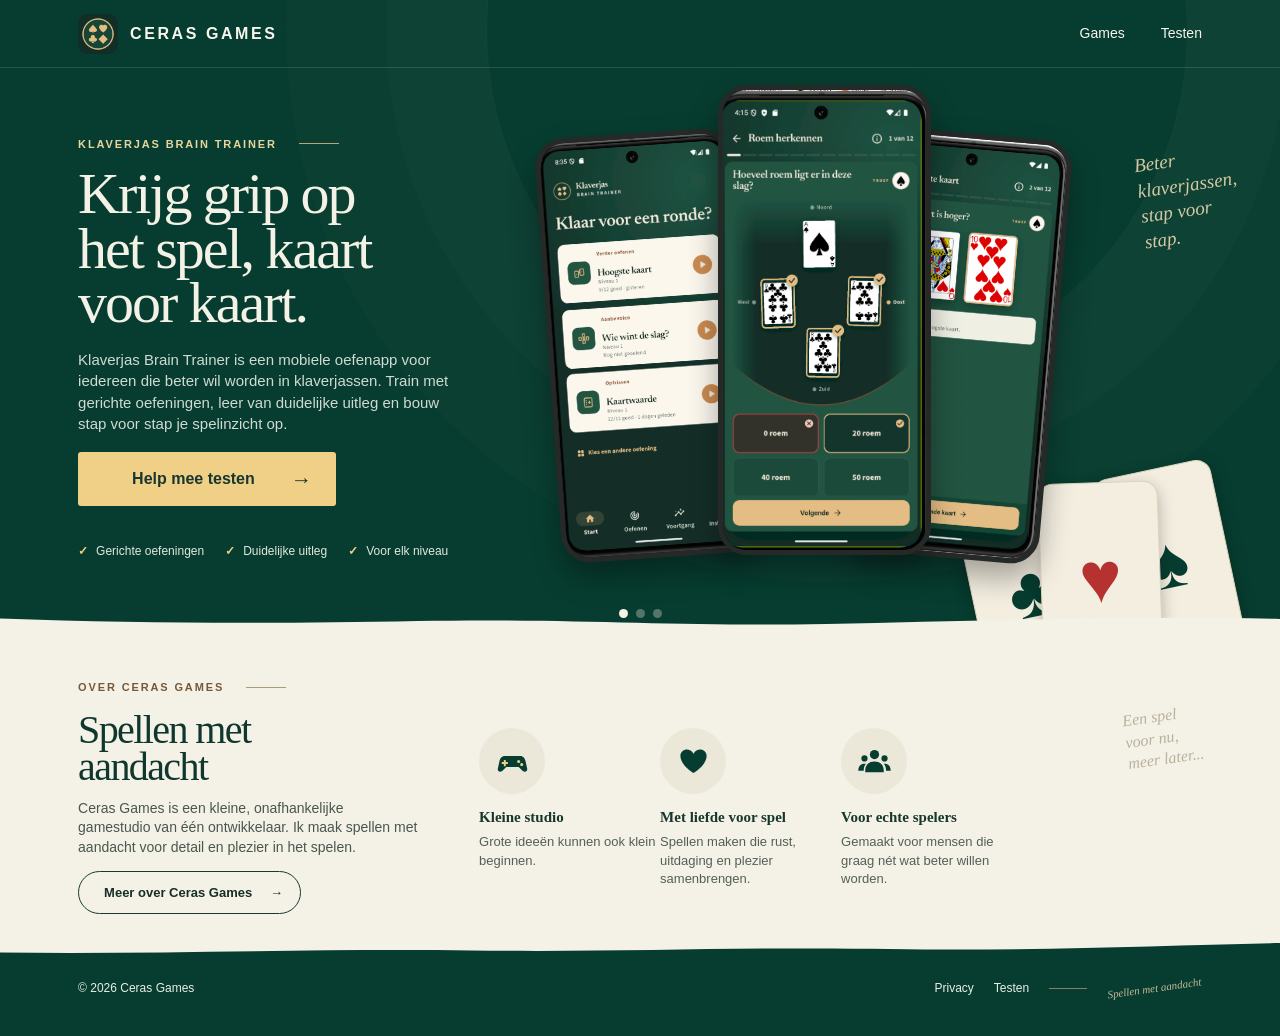
==== commit f65ca90b: "Restore original Ceras Games homepage layout" ====
--- a/index.html
+++ b/index.html
@@ -4,79 +4,90 @@
     <meta charset="utf-8">
     <meta name="viewport" content="width=device-width, initial-scale=1">
     <meta name="description" content="Ceras Games maakt kleine spellen met aandacht voor detail en plezier in het spelen. Ontdek Klaverjas Brain Trainer.">
-    <meta name="theme-color" content="#f4f1e8">
+    <meta name="theme-color" content="#073d30">
     <title>Ceras Games — spellen met aandacht</title>
-    <link rel="icon" href="favicon.svg" type="image/svg+xml">
+    <link rel="icon" type="image/png" sizes="512x512" href="assets/app-icon.png">
+    <link rel="apple-touch-icon" href="assets/app-icon.png">
     <link rel="stylesheet" href="home.css">
   </head>
   <body>
-    <header class="site-header" id="top">
-      <a class="brand" href="#top" aria-label="Ceras Games, naar boven"><span class="brand-mark" aria-hidden="true">C</span><span>CERAS <b>GAMES</b></span></a>
+    <header class="header">
+      <a class="brand" href="index.html#top" aria-label="Ceras Games, naar boven"><img src="assets/app-icon.png" width="40" height="40" alt=""><span>CERAS GAMES</span></a>
       <nav aria-label="Hoofdnavigatie">
-        <a href="#games">Games</a>
-        <a href="#nieuws" hidden>Nieuws</a>
-        <a class="nav-cta" href="testen/index.html">Testen <span aria-hidden="true">↗</span></a>
+        <a href="index.html#games">Games</a>
+        <a href="index.html#nieuws" hidden>Nieuws</a>
+        <a href="testen/index.html">Testen</a>
       </nav>
     </header>
-
-    <main>
-      <section class="featured" id="games" aria-labelledby="game-title" data-slide="klaverjas-brain-trainer">
-        <div class="feature-topline"><span>De eerste game van Ceras</span><span class="slide-count">01 <i></i> 01</span></div>
-        <div class="feature-layout">
-          <div class="feature-visual" aria-label="Screenshots van Klaverjas Brain Trainer">
-            <figure class="screen screen-start"><img src="assets/klaverjas-startscherm.png" width="537" height="1187" alt="Het startscherm met verschillende klaverjasoefeningen" fetchpriority="high"></figure>
-            <figure class="screen screen-cards"><img src="assets/klaverjas-kaartoefening.png" width="573" height="1202" alt="Een kaartenoefening waarin je de hoogste kaart kiest" fetchpriority="high"></figure>
-            <figure class="screen screen-quiz"><img src="assets/klaverjas-oefening.png" width="563" height="1179" alt="Een oefening om roem te herkennen" fetchpriority="high"></figure>
-            <span class="visual-caption">Leren door te spelen</span>
+    <main id="top">
+      <section class="hero" id="games">
+        <div class="wrap hero-wrap">
+          <div class="hero-copy">
+            <p class="eyebrow">KLAVERJAS BRAIN TRAINER <i></i></p>
+            <h1>Krijg grip op<br>het spel, kaart<br>voor kaart.</h1>
+            <p class="intro">Klaverjas Brain Trainer is een mobiele oefenapp voor iedereen die beter wil worden in klaverjassen. Train met gerichte oefeningen, leer van duidelijke uitleg en bouw stap voor stap je spelinzicht op.</p>
+            <a class="primary" href="testen/index.html">Help mee testen <span>→</span></a>
+            <ul class="benefits">
+              <li>Gerichte oefeningen</li>
+              <li>Duidelijke uitleg</li>
+              <li>Voor elk niveau</li>
+            </ul>
           </div>
-          <div class="feature-copy">
-            <p class="eyebrow"><span class="live-dot"></span> In gesloten test</p>
-            <h1 id="game-title">Klaverjas<br>Brain Trainer</h1>
-            <p class="game-deck">Krijg grip op het spel, kaart voor kaart.</p>
-            <p class="game-description">Een mobiele oefenapp voor mensen die al kunnen klaverjassen. Train je kaartkennis en spelinzicht met korte, gerichte rondes.</p>
-            <a class="button" href="testen/index.html">Help mee testen <span aria-hidden="true">↗</span></a>
-            <p class="platform-note">Voor iOS en Android</p>
+          <div class="phones" aria-label="Screenshots van Klaverjas Brain Trainer">
+            <figure class="phone back left"><img src="assets/klaverjas-startscherm.png" alt="Startscherm met klaverjasoefeningen"></figure>
+            <figure class="phone back right"><img src="assets/klaverjas-kaartoefening.png" alt="Kaartoefening in de app"></figure>
+            <figure class="phone front"><img src="assets/klaverjas-oefening.png" alt="Oefening Roem herkennen"></figure>
+            <p class="scribble">Beter<br>klaverjassen,<br>stap voor<br>stap.</p>
+            <div class="cards" aria-hidden="true"><span>♣</span><span>♥</span><span>♠</span></div>
           </div>
         </div>
-        <div class="feature-bottom"><span>Klaverjas Brain Trainer</span><span>Een spel van Ceras Games</span></div>
+        <div class="dots"><i></i><i></i><i></i></div>
       </section>
-
-      <section class="studio" aria-labelledby="studio-title">
-        <p class="section-label" id="studio-title">Achter het spel <span>—</span></p>
-        <div class="studio-copy">
-          <h2>Klein team.<br>Veel aandacht.</h2>
+      <section class="about">
+        <div class="wrap about-wrap">
           <div>
-            <p>Ceras Games is een kleine gamestudio van één ontwikkelaar. Ik maak spellen met aandacht voor detail en plezier in het spelen.</p>
-            <p>Klaverjas Brain Trainer is het begin. Nieuwe ideeën krijgen de ruimte om op hun eigen tempo een goed spel te worden.</p>
+            <p class="eyebrow dark">OVER CERAS GAMES <i></i></p>
+            <h2>Spellen met<br>aandacht</h2>
+            <p class="about-text">Ceras Games is een kleine, onafhankelijke gamestudio van één ontwikkelaar. Ik maak spellen met aandacht voor detail en plezier in het spelen.</p>
+            <a class="outline" href="index.html#nieuws" hidden>Meer over Ceras Games <span>→</span></a>
           </div>
+          <div class="principles">
+            <article>
+              <span><svg viewBox="0 0 48 48" aria-hidden="true"><path d="M14 17h20c4 0 6 3 7 7l2 9c1 4-3 6-6 3l-5-5H16l-5 5c-3 3-7 1-6-3l2-9c1-4 3-7 7-7Z" fill="#073d30"/><path d="M14 22v8m-4-4h8" stroke="#f0cf87" stroke-width="2.5"/><circle cx="32" cy="24" r="2" fill="#f0cf87"/><circle cx="36" cy="28" r="2" fill="#f0cf87"/></svg></span>
+              <h3>Kleine studio</h3><p>Grote ideeën kunnen ook klein beginnen.</p>
+            </article>
+            <article>
+              <span><svg viewBox="0 0 48 48" aria-hidden="true"><path d="M24 39S7 29 7 17c0-9 12-12 17-3 5-9 17-6 17 3 0 12-17 22-17 22Z" fill="#073d30"/></svg></span>
+              <h3>Met liefde voor spel</h3><p>Spellen maken die rust, uitdaging en plezier samenbrengen.</p>
+            </article>
+            <article>
+              <span><svg viewBox="0 0 48 48" aria-hidden="true"><circle cx="24" cy="15" r="6" fill="#073d30"/><circle cx="11" cy="20" r="4" fill="#073d30"/><circle cx="37" cy="20" r="4" fill="#073d30"/><path d="M12 36c0-8 5-12 12-12s12 4 12 12v2H12Zm-9 0c0-6 3-9 8-9h2c-2 2-3 5-3 9Zm31-9h3c5 0 8 3 8 9H39c0-4-1-7-3-9Z" fill="#073d30"/></svg></span>
+              <h3>Voor echte spelers</h3><p>Gemaakt voor mensen die graag nét wat beter willen worden.</p>
+            </article>
+          </div>
+          <p class="scribble about-note">Een spel<br>voor nu,<br>meer later...</p>
         </div>
-        <div class="studio-signoff"><span class="signoff-mark" aria-hidden="true">C</span><span>Onafhankelijk gemaakt<br>met plezier in het spel.</span><span class="studio-suit" aria-hidden="true">♣</span><span class="studio-note">KLEIN BEGONNEN<br>MET GROTE LIEFDE<br>VOOR GOED SPEL.</span></div>
       </section>
-
-      <section class="practice" aria-labelledby="practice-title">
-        <div class="practice-heading"><p class="section-label">Pak de kaarten erbij</p><h2 id="practice-title">Oefen. Ontdek.<br>Speel met inzicht.</h2><p>Een voorproefje van Klaverjas Brain Trainer.</p><span class="practice-suit" aria-hidden="true">♠</span></div>
-        <div class="practice-grid">
-          <article class="practice-item practice-item-one"><div class="practice-image"><img src="assets/klaverjas-startscherm.png" width="537" height="1187" alt="Overzicht van klaverjasoefeningen in de app" loading="lazy"><span>01</span></div><p class="practice-label">Kies je oefening</p><h3>Een slag tegelijk</h3><p>Korte oefeningen om rustig te trainen, op jouw moment.</p></article>
-          <article class="practice-item practice-item-two"><div class="practice-image"><img src="assets/klaverjas-oefening.png" width="563" height="1179" alt="Klaverjasslag in de oefening Roem herkennen" loading="lazy"><span>02</span></div><p class="practice-label">Kijk goed naar de slag</p><h3>Zie de roem</h3><p>Leer combinaties herkennen en ontdek wat er op tafel ligt.</p></article>
-          <article class="practice-item practice-item-three"><div class="practice-image"><img src="assets/klaverjas-kaartoefening.png" width="573" height="1202" alt="Twee speelkaarten in de oefening Hoogste kaart" loading="lazy"><span>03</span></div><p class="practice-label">Maak je keuze</p><h3>Vind de hoogste kaart</h3><p>Vergelijk de kaarten en bepaal welke kaart de slag wint.</p></article>
-        </div>
-        <a class="practice-link" href="testen/index.html">Ontdek hoe je kunt testen <span aria-hidden="true">↗</span></a>
-      </section>
-
-      <section class="news" id="nieuws" aria-labelledby="news-title" hidden>
-        <div class="news-heading"><p class="section-label">Van de ontwikkeltafel</p><h2 id="news-title">Nieuws &amp; updates</h2><p>Kleine stappen, nieuwe oefeningen en nieuws over de test.</p></div>
-        <div class="news-list">
-          <!-- Voorbeeldcontent behouden voor wanneer de nieuwssectie wordt aangezet. -->
-          <article class="news-item news-one"><div class="news-image"><img src="assets/klaverjas-startscherm.png" width="537" height="1187" alt="Het beginscherm van Klaverjas Brain Trainer" loading="lazy"><span class="news-stamp">TEST<br>LOGBOEK</span></div><div class="news-content"><p class="news-tag">Testers gezocht <span>· Voorbeeld</span></p><time datetime="2026-09-23">23 september 2026</time><h3>Speel jij een rondje mee?</h3><p>De eerste testrondes zijn begonnen. Klaverjassers kunnen helpen de oefeningen duidelijker en leuker te maken.</p><a href="testen/index.html">Meer over testen <span aria-hidden="true">↗</span></a></div></article>
-          <article class="news-item news-two"><div class="news-image"><img src="assets/klaverjas-oefening.png" width="563" height="1179" alt="De oefening Roem herkennen" loading="lazy"><span class="news-stamp">IN<br>MAAK</span></div><div class="news-content"><p class="news-tag">In ontwikkeling <span>· Voorbeeld</span></p><time datetime="2026-09-10">10 september 2026</time><h3>Oefenen met roem herkennen</h3><p>Een nieuwe oefening helpt je combinaties aan tafel sneller te zien, slag na slag.</p><a href="#practice-title">Bekijk de oefeningen <span aria-hidden="true">↗</span></a></div></article>
-          <article class="news-item news-three"><div class="news-image"><img src="assets/klaverjas-kaartoefening.png" width="573" height="1202" alt="Een kaartenoefening uit de app" loading="lazy"><span class="news-stamp">BETA<br>UPDATE</span></div><div class="news-content"><p class="news-tag">iOS &amp; Android <span>· Voorbeeld</span></p><time datetime="2026-08-28">28 augustus 2026</time><h3>De eerste versie staat klaar</h3><p>De app wordt getest op iOS en Android. Nieuwe testers kunnen zich aanmelden zodra er plekken zijn.</p><a href="testen/index.html">Lees over de test <span aria-hidden="true">↗</span></a></div></article>
+      <section class="news" id="nieuws" hidden>
+        <div class="wrap news-wrap">
+          <div class="news-heading">
+            <div><p class="eyebrow dark">NIEUWS <i></i></p><h2>Het laatste<br>van Ceras Games</h2><p>Updates, aankondigingen en een kijkje achter de schermen.</p></div>
+            <a href="index.html#nieuws">Bekijk alle nieuwsberichten <span>→</span></a>
+          </div>
+          <div class="news-grid">
+            <article class="story"><div class="thumb cards-thumb"><span>♥</span><span>♠</span><span>♣</span><b>✦</b></div><div class="story-body"><time>12 JAN 2026</time><h3>Klaverjas Brain Trainer nu beschikbaar</h3><p>De app is vanaf vandaag te downloaden op iOS en Android.</p><a href="testen/index.html" aria-label="Lees meer">→</a></div></article>
+            <article class="story"><div class="thumb stats-thumb"><span>◉</span><b>▮▮▮</b></div><div class="story-body"><time>5 JAN 2026</time><h3>Nieuwe oefeningen en statistieken</h3><p>We werken aan nieuwe oefeningen en een overzicht van je voortgang. Stay tuned!</p><a href="testen/index.html" aria-label="Lees meer">→</a></div></article>
+            <article class="story"><div class="thumb mug-thumb"><span>☕</span></div><div class="story-body"><time>22 DEC 2025</time><h3>Achter de schermen</h3><p>Een kijkje in het ontwikkelingsproces van Klaverjas Brain Trainer.</p><a href="testen/index.html" aria-label="Lees meer">→</a></div></article>
+          </div>
+          <span class="scribble news-note">Goede<br>spellen blijven<br>hangen.</span>
         </div>
       </section>
     </main>
-
-    <footer class="site-footer">
-      <div class="footer-main"><a class="footer-brand" href="#top">CERAS <b>GAMES</b></a><p>Spellen met aandacht voor detail<br>en plezier in het spelen.</p><nav aria-label="Footernavigatie"><a href="privacy.html">Privacy</a><a href="testen/index.html">Testen</a></nav></div>
-      <div class="footer-bottom"><span>© 2026 Ceras Games</span><a href="#top">Terug naar boven ↑</a></div>
+    <footer>
+      <div class="wrap">
+        <p>© 2026 Ceras Games</p>
+        <nav aria-label="Footer"><a href="privacy.html">Privacy</a><a href="testen/index.html">Testen</a><i></i><span class="scribble">Spellen met aandacht</span></nav>
+      </div>
     </footer>
   </body>
 </html>
--- a/home.css
+++ b/home.css
@@ -1,140 +1,29 @@
-:root{color-scheme:light;--paper:#f4f1e8;--ink:#202923;--forest:#173e32;--forest-dark:#102f27;--lime:#d3e67b;--quiet:#657068;--rule:#d5d6ca;--gutter:clamp(1.25rem,5.1vw,5.5rem);--content:1360px}
-*{box-sizing:border-box}
-html{scroll-behavior:smooth;scroll-padding-top:2rem}
-body{margin:0;background:var(--paper);color:var(--ink);font-family:'DM Sans',sans-serif;font-size:16px;line-height:1.55;-webkit-font-smoothing:antialiased}
-a{color:inherit}
-a:focus-visible{outline:2px solid #839b30;outline-offset:5px}
-.site-header{min-height:86px;padding:0 var(--gutter);display:flex;align-items:center;justify-content:space-between;gap:2rem;border-bottom:1px solid var(--rule);background:var(--paper)}
-.brand{display:flex;align-items:center;gap:.72rem;color:var(--forest);font-family:Manrope,sans-serif;font-size:.85rem;font-weight:800;letter-spacing:.105em;text-decoration:none}
-.brand b,.footer-brand b{font-weight:500}
-.brand-mark{display:grid;place-items:center;width:37px;height:37px;border-radius:50%;background:var(--forest);color:var(--lime);font-family:Georgia,serif;font-size:1.35rem;font-weight:400;letter-spacing:0}
-.site-header nav{display:flex;align-items:center;gap:clamp(1.4rem,3.5vw,3.2rem)}
-.site-header nav a{font-size:.88rem;font-weight:600;text-decoration:none;transition:color .18s ease}
-.site-header nav a:hover{color:#6d8421}
-.site-header nav .nav-cta{display:flex;align-items:center;gap:.8rem;padding:.62rem 1rem;border:1px solid var(--ink);border-radius:2px}
-.featured{position:relative;overflow:hidden;padding:1.35rem var(--gutter) 1rem;background:var(--forest);color:#f5f3e9}
-.feature-topline,.feature-bottom{display:flex;justify-content:space-between;align-items:center;color:#bac8bd;font-size:.7rem;font-weight:600;letter-spacing:.12em;text-transform:uppercase}
-.feature-topline{max-width:var(--content);margin:0 auto}
-.slide-count{display:flex;align-items:center;gap:.55rem;color:var(--lime)}
-.slide-count i{width:30px;height:1px;background:#809389}
-.feature-layout{max-width:var(--content);min-height:min(705px,calc(100svh - 128px));margin:0 auto;display:grid;grid-template-columns:minmax(0,1.45fr) minmax(310px,.72fr);align-items:center;gap:clamp(2.5rem,6vw,6rem);padding-block:2rem 2.2rem}
-.feature-visual{position:relative;align-self:stretch;min-height:520px;isolation:isolate}
-.feature-visual::before{position:absolute;z-index:-1;content:"";inset:10% 4% 9% 8%;background:#1d4b3c}
-.feature-visual::after{position:absolute;z-index:-1;content:"";width:46%;aspect-ratio:1;left:27%;top:24%;border:1px solid rgb(211 230 123 / 24%);border-radius:50%}
-.screen{position:absolute;margin:0;overflow:hidden;aspect-ratio:.47;border:7px solid #202f29;border-radius:19px;background:#e9e7df;box-shadow:0 25px 50px rgb(0 0 0 / 25%)}
-.screen img{display:block;width:100%;height:100%;object-fit:contain;object-position:top}
-.screen-start{z-index:1;width:28%;left:7%;top:20%;transform:rotate(-7deg)}
-.screen-cards{z-index:2;width:28%;right:5%;top:14%;transform:rotate(7deg)}
-.screen-quiz{z-index:3;width:30%;left:35%;top:7%;transform:rotate(-1deg)}
-.visual-caption{position:absolute;right:7%;bottom:5%;z-index:4;padding:.7rem 1rem;background:var(--lime);color:var(--forest-dark);font-size:.74rem;font-weight:700;letter-spacing:.045em;transform:rotate(-2deg)}
-.feature-copy{position:relative;z-index:2;max-width:440px;padding-block:2rem}
-.eyebrow,.section-label{margin:0;color:#a9bf54;font-size:.72rem;font-weight:700;letter-spacing:.14em;text-transform:uppercase}
-.live-dot{display:inline-block;width:8px;height:8px;margin-right:.45rem;border-radius:50%;background:var(--lime);vertical-align:1px}
-h1,h2,h3,p{margin-top:0}
-h1,h2,h3{font-family:Manrope,'DM Sans',sans-serif}
-h1{margin:.9rem 0 1.15rem;font-size:clamp(3rem,5.1vw,5rem);font-weight:700;line-height:.99;letter-spacing:-.065em}
-.game-deck{margin:0 0 .9rem;color:#f2f1e8;font-size:clamp(1.2rem,1.75vw,1.55rem);font-weight:600;letter-spacing:-.025em}
-.game-description{max-width:35ch;margin:0 0 1.65rem;color:#c4d0c8;font-size:.97rem;line-height:1.7}
-.button{display:inline-flex;align-items:center;gap:1.7rem;min-height:51px;padding:0 1.15rem;background:var(--lime);color:var(--forest-dark);font-size:.86rem;font-weight:700;text-decoration:none;transition:gap .18s ease,background .18s ease}
-.button:hover{gap:2rem;background:#e0f08e}
-.button span{font-size:1.05rem}
-.platform-note{margin:.8rem 0 0;color:#aabbb0;font-size:.75rem}
-.feature-bottom{max-width:var(--content);margin:0 auto;padding:.8rem 0 .5rem;border-top:1px solid rgb(245 243 233 / 18%);font-size:.62rem;letter-spacing:.1em}
-.studio{max-width:var(--content);margin:0 auto;padding:clamp(4rem,8vw,7.5rem) var(--gutter) clamp(3.5rem,7vw,6rem)}
-.section-label{color:#718637}
-.section-label span{color:#a2a99b}
-.studio-copy{display:grid;grid-template-columns:minmax(250px,.85fr) minmax(0,1fr);gap:clamp(2rem,9vw,9rem);align-items:start;margin-top:1.45rem}
-.studio-copy h2{margin:0;font-size:clamp(2.6rem,5.4vw,5rem);font-weight:650;line-height:.99;letter-spacing:-.065em}
-.studio-copy>div{max-width:590px;padding-top:.3rem}
-.studio-copy p{margin:0 0 .9rem;color:#4c5950;font-size:clamp(1rem,1.3vw,1.15rem);line-height:1.72}
-.studio-copy p+p{max-width:50ch;color:#758077;font-size:.9rem}
-.studio-signoff{display:flex;align-items:center;gap:.8rem;margin-top:2.1rem;padding-top:1rem;border-top:1px solid var(--rule);color:#768077;font-size:.72rem;line-height:1.35}
-.signoff-mark{display:grid;place-items:center;width:31px;height:31px;border:1px solid #8a9972;border-radius:50%;color:var(--forest);font-family:Georgia,serif;font-size:1.15rem}
-.news{padding:clamp(3.5rem,7vw,6rem) var(--gutter) clamp(4rem,7vw,6.5rem);background:#e9e6db}
-.news-heading,.news-list{max-width:var(--content);margin-inline:auto}
-.news-heading h2{margin:.7rem 0 .45rem;font-size:clamp(2.4rem,4.6vw,4.4rem);font-weight:650;line-height:1;letter-spacing:-.065em}
-.news-heading>p:last-child{margin-bottom:2.6rem;color:#69736c;font-size:.93rem}
-.news-list{border-top:1px solid #c9cbbf}
-.news-item{display:grid;grid-template-columns:minmax(115px,.25fr) minmax(0,1fr) minmax(130px,.34fr);gap:clamp(1.3rem,4vw,4rem);align-items:start;padding:1.55rem .15rem 1.65rem;border-bottom:1px solid #c9cbbf}
-.news-item time{padding-top:.2rem;color:#737b72;font-size:.77rem;font-variant-numeric:tabular-nums}
-.news-body{max-width:660px}
-.news-tag{margin:0 0 .45rem;color:#6f832e;font-size:.67rem;font-weight:700;letter-spacing:.09em;text-transform:uppercase}
-.news-tag span{color:#888f84;font-weight:500;letter-spacing:.015em;text-transform:none}
-.news-item h3{margin:0 0 .35rem;font-size:clamp(1.18rem,1.8vw,1.45rem);font-weight:650;line-height:1.25;letter-spacing:-.035em}
-.news-item .news-body>p:last-child{max-width:58ch;margin:0;color:#657067;font-size:.88rem;line-height:1.6}
-.news-item>a{justify-self:end;margin-top:.15rem;color:var(--forest);font-size:.77rem;font-weight:700;text-decoration:none}
-.news-item>a:hover{text-decoration:underline;text-underline-offset:.25em}
-.news-item>a span{margin-left:.3rem}
-.site-footer{padding:2.3rem var(--gutter) 1rem;background:var(--forest-dark);color:#f0f0e6}
-.footer-main,.footer-bottom{max-width:var(--content);margin-inline:auto}
-.footer-main{display:grid;grid-template-columns:1fr 1.15fr 1fr;align-items:start;gap:2rem;padding-bottom:2.4rem}
-.footer-brand{font-family:Manrope,sans-serif;font-size:.94rem;font-weight:800;letter-spacing:.11em;text-decoration:none}
-.footer-main>p{margin:0;color:#bdc9be;font-size:.82rem;line-height:1.55}
-.footer-main nav{display:flex;justify-content:flex-end;gap:clamp(1rem,2vw,2rem)}
-.footer-main nav a,.footer-bottom a{color:#d7dfd7;font-size:.8rem;text-decoration:none}
-.footer-main nav a:hover,.footer-bottom a:hover{color:var(--lime)}
-.footer-bottom{display:flex;justify-content:space-between;gap:1rem;padding-top:.85rem;border-top:1px solid rgb(240 240 230 / 20%);color:#aab8ad;font-size:.72rem}
-.footer-bottom a{font-size:.72rem}
-@media(max-width:900px){.feature-layout{grid-template-columns:minmax(0,1.1fr) minmax(260px,.9fr);gap:2rem;min-height:630px}.feature-visual{min-height:470px}.screen{border-width:5px;border-radius:15px}.studio-copy{gap:3rem}}
-@media(max-width:680px){.site-header{min-height:72px}.site-header nav{gap:1.15rem}.site-header nav a{font-size:.8rem}.site-header nav .nav-cta{gap:.4rem;padding:.45rem .65rem}.brand{font-size:.73rem;gap:.55rem}.brand-mark{width:32px;height:32px}.featured{padding-top:1rem}.feature-topline{font-size:.62rem}.feature-layout{min-height:0;grid-template-columns:1fr;gap:0;padding-block:1.5rem 1.5rem}.feature-copy{grid-row:1;max-width:540px;padding:0 0 1rem}.feature-copy h1{font-size:clamp(3.1rem,12vw,4.6rem)}.game-deck{font-size:1.16rem}.game-description{max-width:47ch;font-size:.9rem;margin-bottom:1.1rem}.feature-visual{grid-row:2;width:100%;min-height:clamp(350px,100vw,510px)}.feature-visual::before{inset:9% 4% 10%}.screen-start{width:29%;left:5%;top:19%}.screen-cards{width:29%;right:5%;top:18%}.screen-quiz{width:33%;left:33.5%;top:6%}.visual-caption{right:2%;bottom:4%;font-size:.66rem}.feature-bottom{font-size:.55rem}.studio{padding-block:3.7rem 3.2rem}.studio-copy{grid-template-columns:1fr;gap:1.25rem;margin-top:1.1rem}.studio-copy h2{font-size:clamp(2.8rem,11vw,4.4rem)}.studio-copy>div{padding:0}.studio-signoff{margin-top:1.3rem}.news{padding-block:3.4rem 3.7rem}.news-heading>p:last-child{margin-bottom:1.7rem}.news-item{grid-template-columns:90px minmax(0,1fr);gap:.25rem 1rem;padding-block:1.2rem}.news-item time{grid-column:1;grid-row:1;color:#707a71;font-size:.7rem}.news-body{grid-column:2;grid-row:1 / span 2}.news-item>a{grid-column:2;grid-row:3;justify-self:start;margin-top:.65rem}.news-item h3{font-size:1.2rem}.news-item .news-body>p:last-child{font-size:.84rem}.footer-main{grid-template-columns:1fr 1fr;gap:1.15rem}.footer-main nav{grid-column:1/-1;justify-content:flex-start;gap:1.5rem}.footer-main{padding-bottom:1.6rem}}
-@media(max-width:390px){.site-header{gap:.5rem}.brand{font-size:.65rem;letter-spacing:.08em}.site-header nav{gap:.85rem}.site-header nav a{font-size:.75rem}.feature-copy h1{font-size:2.9rem}.feature-visual{min-height:330px}.screen{border-width:4px;border-radius:12px}.news-item{grid-template-columns:1fr;gap:.25rem}.news-item time,.news-body,.news-item>a{grid-column:1;grid-row:auto}.news-body{margin-top:.2rem}.news-item>a{margin-left:0}}
-@media(prefers-reduced-motion:reduce){html{scroll-behavior:auto}*,*::before,*::after{transition-duration:.01ms!important}}
+:root{--green:#073d30;--deep:#052f27;--cream:#f4f1e6;--gold:#f0cf87;--ink:#17372e;--muted:#c7d2c9;--gutter:clamp(28px,6.1vw,84px);--max:1280px}*{box-sizing:border-box}html{scroll-behavior:smooth}body{margin:0;color:var(--ink);font:16px/1.5 "Segoe UI",Arial,sans-serif;-webkit-font-smoothing:antialiased}.wrap{width:min(100% - 2*var(--gutter),var(--max));margin:auto}.header{height:68px;position:absolute;z-index:5;top:0;left:0;width:100%;padding:0 var(--gutter);display:flex;align-items:center;justify-content:space-between;border-bottom:1px solid #ffffff20;color:#f8f6ec}.brand{text-decoration:none;color:inherit;font-size:16px;font-weight:750;letter-spacing:.16em}.header nav{display:flex;gap:36px}.header nav a{color:inherit;text-decoration:none;font-size:14px}.header nav a:hover,footer a:hover{text-decoration:underline;text-underline-offset:5px}.hero{position:relative;min-height:710px;overflow:hidden;background:var(--green);color:var(--cream);padding:68px 0 35px}.hero:before{content:"";position:absolute;inset:-320px auto auto 38%;width:700px;height:700px;border:1px solid #ffffff0b;border-radius:50%;box-shadow:0 0 0 100px #ffffff04,0 0 0 200px #ffffff03}.hero-wrap{position:relative;min-height:600px;display:grid;grid-template-columns: .93fr 1.2fr;align-items:center}.hero-copy{position:relative;z-index:2;max-width:480px;padding:24px 0 2px}.eyebrow{display:flex;align-items:center;gap:22px;margin:0 0 15px;color:#e7d59e;font-size:11px;font-weight:700;letter-spacing:.17em}.eyebrow i{display:inline-block;width:40px;height:1px;background:#b5a87a}.hero h1,.about h2,.news h2{font-family:Georgia,"Times New Roman",serif;font-weight:500;letter-spacing:-.04em;line-height:.96;margin:0}.hero h1{font-size:clamp(52px,5.4vw,76px)}.intro{max-width:390px;margin:17px 0 20px;color:#d0dad2;font-size:15px;line-height:1.48}.primary{display:flex;align-items:center;justify-content:space-between;width:258px;height:60px;padding:0 24px 0 54px;border-radius:3px;background:var(--gold);color:#18372e;text-decoration:none;font-weight:700}.primary span{font-size:21px}.stores{display:flex;gap:12px;margin-top:22px}.stores a{height:44px;min-width:136px;padding:5px 12px;border:1px solid #d5ddd6;border-radius:4px;color:white;text-decoration:none;display:flex;align-items:center;gap:10px;font-size:15px}.stores b{font-size:23px}.stores .play{color:#80dfaa}.benefits{display:flex;gap:22px;flex-wrap:wrap;margin:38px 0 0;padding:0;list-style:none;color:#e3e8dc;font-size:12px}.benefits li:before{content:"✓";color:var(--gold);font-weight:bold;margin-right:8px}.phones{height:525px;position:relative;align-self:center}.phone{position:absolute;margin:0;overflow:hidden;border:5px solid #252a28;border-radius:29px;background:#111;box-shadow:0 15px 30px #0005}.phone img{display:block;height:100%;width:100%;object-fit:cover}.phone.front{z-index:3;height:470px;width:222px;left:33%;top:27px}.phone.back{height:415px;width:205px;top:74px}.phone.left{z-index:1;left:5%;transform:rotate(-6deg)}.phone.right{z-index:2;right:9%;transform:rotate(6deg)}.scribble{font-family:"Segoe Script","Bradley Hand",cursive;font-style:italic;color:#d5c9a3;font-size:19px;line-height:1.35;transform:rotate(-8deg)}.hero .scribble{position:absolute;z-index:4;right:-1%;top:72px}.cards{position:absolute;right:-10%;bottom:-40px;display:flex;transform:rotate(-12deg)}.cards span{width:120px;height:190px;margin-left:-50px;border:1px solid #ddd4be;border-radius:15px;background:#f3eee0;box-shadow:0 5px 16px #0004;display:grid;place-items:center;font-size:72px;color:var(--green)}.cards span:nth-child(2){color:#b53230;transform:rotate(10deg)}.dots{position:relative;display:flex;justify-content:center;gap:8px;margin-top:-2px}.dots i{width:9px;height:9px;border-radius:50%;background:#56756a}.dots i:first-child{background:#f5f2e8}.about{position:relative;background:var(--cream);padding:58px 0 64px}.about-wrap{position:relative;display:grid;grid-template-columns:1fr 1.75fr;gap:7%;align-items:center}.dark{color:#765936}.dark i{background:#a99c79}.about h2{font-size:42px;color:#10372e}.about-text{max-width:380px;margin:13px 0;color:#49574f;font-size:14px;line-height:1.5}.outline{display:flex;align-items:center;justify-content:space-between;max-width:223px;height:43px;margin-top:14px;padding:0 17px 0 25px;border:1.5px solid #173b32;border-radius:24px;text-decoration:none;color:#172e27;font-size:13px;font-weight:650}.principles{display:grid;grid-template-columns:repeat(3,1fr);gap:35px;padding-top:30px}.principles article>span{display:grid;place-items:center;width:68px;height:68px;margin-bottom:14px;border-radius:50%;background:#ece8d9;color:#0d4538;font-size:24px}.principles h3{font-family:Georgia,serif;font-size:16px;margin:0 0 4px}.principles p{max-width:180px;margin:0;color:#536058;font-size:13px;line-height:1.45}.about-note{position:absolute;right:0;top:10px;font-size:16px;color:#b9b19c}.news{position:relative;overflow:hidden;background:#f1ecd9;padding:55px 0 60px}.news:before{content:"♦";position:absolute;left:-80px;bottom:-160px;color:#e9dfbe;font-size:420px;transform:rotate(-18deg)}.news-wrap{position:relative}.news-heading{display:grid;grid-template-columns:1fr 2fr;align-items:end;margin-bottom:25px}.news h2{font-size:42px;color:#103a31}.news-heading>div>p:last-child{margin:6px 0 0;font-size:13px;color:#596259}.news-heading>a{justify-self:end;margin-bottom:5px;color:#16392f;text-decoration:none;font-size:13px}.news-grid{display:grid;grid-template-columns:repeat(3,1fr);gap:18px;margin-left:34%;}.story{overflow:hidden;background:#f7f4eb;border-radius:5px}.thumb{height:130px;position:relative;display:flex;align-items:center;justify-content:center;overflow:hidden;background:#073d30;color:#e7cf8d}.thumb:before{content:"";position:absolute;width:185px;height:185px;border-radius:50%;background:#ffffff08}.cards-thumb span{z-index:1;display:grid;place-items:center;width:56px;height:76px;margin-left:-8px;border-radius:5px;background:#f4f0e2;color:#b7332b;font-size:38px;transform:rotate(-11deg);box-shadow:0 6px 12px #0004}.cards-thumb span:nth-child(2){color:#143f35;transform:rotate(7deg) translateY(7px)}.cards-thumb span:nth-child(3){color:#143f35;transform:rotate(15deg)}.cards-thumb b{position:absolute;top:15px;right:28%;font-size:28px}.stats-thumb{background:#073d30}.stats-thumb span{position:relative;display:grid;place-items:center;width:68px;height:91px;border:5px solid #d6decf;border-radius:9px;background:#f4f0df;color:#174438;font-size:25px}.stats-thumb b{position:absolute;bottom:17px;font-size:15px;color:#e4be64;z-index:1}.mug-thumb span{position:relative;display:block;width:48px;height:48px;border-radius:4px 4px 13px 13px;background:#eee5c8;font-size:0;filter:none}.mug-thumb span:before{content:"";position:absolute;left:0;right:0;top:-3px;height:9px;border:4px solid #e9e0c3;border-radius:50%;background:#183c33}.mug-thumb span:after{content:"";position:absolute;right:-18px;top:7px;width:16px;height:23px;border:6px solid #e9e0c3;border-left:0;border-radius:0 12px 12px 0}.mug-thumb{background:#073d30}.mug-thumb span{font-size:74px;color:#ede5c8;filter:grayscale(1)}.story-body{position:relative;min-height:155px;padding:11px 15px 15px}.story time{color:#735a3b;font-size:9px;font-weight:700;letter-spacing:.08em}.story h3{margin:6px 0;font-family:Georgia,serif;font-size:18px;line-height:1.08;color:#143b32}.story p{margin:0;max-width:34ch;color:#4d5952;font-size:12px;line-height:1.4}.story-body>a{position:absolute;bottom:7px;right:14px;color:#735a3b;text-decoration:none;font-size:20px}.news-note{position:absolute;left:11%;bottom:52px;font-size:19px;color:#b8ad8c;transform:rotate(-11deg)}footer{background:#073d30;color:#e9eee7;padding:19px 0;border-top:5px solid #0a493b}footer .wrap,footer nav{display:flex;align-items:center;justify-content:space-between}footer p{margin:0;font-size:12px}footer nav{gap:20px;font-size:12px}footer a{color:inherit;text-decoration:none}footer nav i{width:38px;height:1px;background:#887f63}.scribble{white-space:nowrap}footer .scribble{font-size:13px;color:#c4b995}
+@media(max-width:850px){.hero{padding-top:85px}.hero-wrap{grid-template-columns:1fr;gap:8px}.hero-copy{max-width:600px;padding-top:15px}.hero h1{font-size:clamp(48px,10vw,68px)}.intro{max-width:480px}.phones{width:min(100%,600px);height:470px;justify-self:center}.phone.front{height:415px;width:196px;left:35%}.phone.back{height:365px;width:180px}.phone.left{left:7%}.phone.right{right:7%}.hero .scribble{right:1%;top:35px}.cards{right:2%;bottom:-22px;transform:scale(.7) rotate(-12deg);transform-origin:right bottom}.benefits{margin-top:25px}.about-wrap{grid-template-columns:1fr;gap:30px}.principles{padding-top:0}.about-note{top:10px}.news-grid{margin-left:0}.news-note{display:none}}
+@media(max-width:560px){:root{--gutter:22px}.header{height:60px}.brand{font-size:13px}.header nav{gap:18px}.header nav a{font-size:12px}.hero{padding-top:80px}.hero-wrap{min-height:0}.hero h1{font-size:48px}.intro{font-size:14px}.primary{width:100%;max-width:260px}.stores a{min-width:0;flex:1;font-size:13px}.benefits{gap:10px 16px;font-size:11px;margin-top:24px}.phones{height:360px;margin-top:8px}.phone.front{height:330px;width:155px;left:33%;top:5px;border-width:4px;border-radius:21px}.phone.back{height:290px;width:143px;top:28px;border-width:4px;border-radius:20px}.phone.left{left:2%}.phone.right{right:2%}.hero .scribble{font-size:13px;top:8px;right:0}.cards{right:-6%;bottom:-26px;transform:scale(.44) rotate(-12deg)}.about{padding:40px 0}.about h2,.news h2{font-size:36px}.about-text{max-width:340px}.principles{gap:14px}.principles article>span{width:52px;height:52px;font-size:19px}.principles h3{font-size:14px}.principles p{font-size:11px}.about-note{font-size:12px;top:0}.news{padding:40px 0 45px}.news-heading{grid-template-columns:1fr;gap:12px}.news-heading>a{justify-self:start}.news-grid{grid-template-columns:1fr;gap:12px}.story{display:grid;grid-template-columns:38% 1fr;min-height:145px}.thumb{height:auto;min-height:145px}.story-body{padding:13px 13px 18px}.story h3{font-size:17px}.story p{font-size:11px}footer .wrap{align-items:flex-start}footer nav{gap:12px}footer nav i,footer .scribble{display:none}}
+@media(prefers-reduced-motion:reduce){html{scroll-behavior:auto}}
 
-/* Editorial game and studio sections */
-.studio{position:relative;isolation:isolate;overflow:hidden;max-width:none;padding-inline:max(var(--gutter),calc((100vw - var(--content))/2 + var(--gutter)))}
-.studio::after{position:absolute;z-index:-1;right:-4rem;top:8%;color:#ebe8dc;font-family:Georgia,serif;font-size:clamp(18rem,35vw,33rem);line-height:1;content:"♣";transform:rotate(-13deg)}
-.studio-copy,.studio-signoff{max-width:var(--content);margin-inline:auto}
-.studio-signoff{position:relative;min-height:118px;margin-top:2.6rem;padding:1.15rem 0;border-top:1px solid var(--rule)}
-.studio-suit{position:absolute;right:16%;top:-.55em;color:#bf5140;font-family:Georgia,serif;font-size:5.7rem;line-height:1;transform:rotate(12deg)}
-.studio-note{position:absolute;right:0;top:1.3rem;color:#bf5140;font-size:.65rem;font-weight:800;letter-spacing:.13em;line-height:1.45;text-align:right}
-.practice{position:relative;overflow:hidden;padding:clamp(3.5rem,7vw,6rem) var(--gutter) clamp(3.2rem,6vw,5.5rem);background:#dfbd63;color:#26372b}
-.practice::after{position:absolute;right:-4rem;top:-5rem;color:rgb(255 245 211 / 20%);font-family:Georgia,serif;font-size:25rem;line-height:1;content:"♦";transform:rotate(-19deg);pointer-events:none}
-.practice-heading,.practice-grid,.practice-link{position:relative;z-index:1;max-width:var(--content);margin-inline:auto}
-.practice-heading{display:grid;grid-template-columns:minmax(0,1fr) minmax(230px,.7fr);align-items:end;column-gap:2rem}
-.practice-heading .section-label{grid-column:1/-1;color:#4c602f}
-.practice-heading h2{grid-column:1;grid-row:2;margin:.75rem 0 0;font-size:clamp(2.5rem,4.5vw,4.3rem);font-weight:700;line-height:.98;letter-spacing:-.065em}
-.practice-heading>p:not(.section-label){grid-column:2;grid-row:2;margin:0 0 .3rem;color:#526044;font-size:.92rem}
-.practice-suit{display:none}
-.practice-grid{display:grid;grid-template-columns:repeat(3,minmax(0,1fr));gap:clamp(1rem,2.5vw,2.1rem);margin-top:2.5rem}
-.practice-item{min-width:0}
-.practice-image{position:relative;display:grid;place-items:center;height:clamp(230px,27vw,345px);overflow:hidden;background:#f4f1e8}
-.practice-item-one .practice-image{background:#e8e2d0}
-.practice-item-two .practice-image{background:#c7d5c9}
-.practice-item-three .practice-image{background:#eee3bd}
-.practice-image::after{position:absolute;inset:12px;border:1px solid rgb(32 41 35 / 10%);content:"";pointer-events:none}
-.practice-image img{width:auto;height:91%;max-width:60%;object-fit:contain;box-shadow:0 15px 25px rgb(32 41 35 / 18%);transform:rotate(-3deg);transition:transform .35s ease}
-.practice-item-two .practice-image img{transform:rotate(2deg)}
-.practice-item-three .practice-image img{transform:rotate(-1deg)}
-.practice-item:hover .practice-image img{transform:translateY(-5px) rotate(0)}
-.practice-image>span{position:absolute;right:14px;top:12px;display:grid;place-items:center;width:36px;height:36px;border-radius:50%;background:var(--forest);color:#f5f3e9;font-size:.72rem;font-weight:700}
-.practice-label{margin:1.05rem 0 .28rem;color:#617333;font-size:.67rem;font-weight:700;letter-spacing:.1em;text-transform:uppercase}
-.practice-item h3{margin:0;font-size:clamp(1.35rem,2vw,1.75rem);font-weight:700;line-height:1.13;letter-spacing:-.045em}
-.practice-item>p:last-child{max-width:34ch;margin:.55rem 0 0;color:#59614b;font-size:.87rem;line-height:1.55}
-.practice-link{display:flex;width:max-content;align-items:center;gap:1.4rem;margin-top:2.25rem;padding:.82rem 1rem;border:1px solid #354632;color:#28372c;font-size:.82rem;font-weight:700;text-decoration:none;transition:background .2s,color .2s}
-.practice-link:hover{background:#28372c;color:#f5f3e9}
-.news{position:relative;background:#f5f3ed}
-.news-heading>p:last-child{margin-bottom:2rem}
-.news-list{display:grid;grid-template-columns:repeat(3,minmax(0,1fr));gap:clamp(1rem,2vw,1.6rem);border:0}
-.news-item{display:flex;min-width:0;flex-direction:column;gap:0;overflow:hidden;padding:0;border:1px solid #d7d8ce;background:#eeece3}
-.news-image{position:relative;display:grid;place-items:center;aspect-ratio:1.55;overflow:hidden;background:#244c3d}
-.news-two .news-image{background:#c8d2c7}
-.news-three .news-image{background:#e0bd63}
-.news-image img{width:auto;height:92%;max-width:58%;object-fit:contain;box-shadow:0 12px 24px rgb(18 35 27 / 25%);transform:rotate(-4deg)}
-.news-two .news-image img{transform:rotate(4deg)}
-.news-three .news-image img{transform:rotate(-2deg)}
-.news-stamp{position:absolute;right:1rem;top:1rem;display:grid;place-items:center;width:58px;height:58px;border-radius:50%;background:#d3e67b;color:#23362b;font-size:.59rem;font-weight:800;letter-spacing:.07em;line-height:1.1;text-align:center;transform:rotate(8deg)}
-.news-two .news-stamp{background:#f3eee2;transform:rotate(-9deg)}
-.news-three .news-stamp{background:#b65345;color:#fff6e8;transform:rotate(8deg)}
-.news-content{display:flex;flex:1;flex-direction:column;align-items:flex-start;padding:1.2rem 1.25rem 1.35rem}
-.news-tag{margin-bottom:.38rem}
-.news-content time{margin-bottom:.7rem;color:#798077;font-size:.7rem}
-.news-item h3{margin:0 0 .42rem;font-size:clamp(1.23rem,1.7vw,1.55rem);font-weight:700}
-.news-item .news-body>p:last-child{max-width:none}
-.news-content>p:not(.news-tag){margin:0 0 1rem;color:#606c63;font-size:.86rem;line-height:1.6}
-.news-content>a{justify-self:auto;margin-top:auto;padding-top:.25rem}
-.site-footer{position:relative;overflow:hidden;border-top:7px solid var(--lime)}
-.site-footer::after{position:absolute;right:8%;top:1rem;color:rgb(211 230 123 / 8%);font-family:Georgia,serif;font-size:clamp(9rem,20vw,17rem);line-height:1;content:"♠";transform:rotate(11deg);pointer-events:none}
-.footer-main,.footer-bottom{position:relative;z-index:1}
-@media(max-width:900px){.news-list{grid-template-columns:repeat(2,minmax(0,1fr))}.news-item:last-child{grid-column:1/-1}.news-item:last-child .news-image{aspect-ratio:2.8}.practice-image{height:clamp(220px,33vw,300px)}}
-@media(max-width:680px){.studio{padding-inline:var(--gutter)}.studio::after{right:-3rem;top:32%;font-size:18rem}.studio-copy,.studio-signoff{margin-inline:0}.studio-signoff{margin-top:1.5rem}.studio-suit{right:20%;font-size:4.7rem}.studio-note{font-size:.58rem}.practice{padding-block:3.4rem 3.5rem}.practice-heading{display:block}.practice-heading h2{font-size:clamp(2.6rem,10vw,4rem)}.practice-heading>p:not(.section-label){max-width:32ch;margin:.7rem 0 0}.practice-suit{position:absolute;right:1rem;bottom:-1rem;display:block;color:#f3dfa4;font-family:Georgia,serif;font-size:7rem;line-height:1;transform:rotate(13deg)}.practice-grid{grid-template-columns:1fr;gap:1.6rem;margin-top:1.75rem}.practice-item{display:grid;grid-template-columns:minmax(120px,.8fr) minmax(0,1.2fr);align-items:center;column-gap:1rem}.practice-image{grid-column:1;grid-row:1/5;height:180px}.practice-image img{height:88%;max-width:65%}.practice-image>span{right:8px;top:8px;width:28px;height:28px;font-size:.63rem}.practice-label{grid-column:2;margin:.3rem 0 .15rem;font-size:.59rem}.practice-item h3{grid-column:2;font-size:1.25rem}.practice-item>p:last-child{grid-column:2;margin:.25rem 0 0;font-size:.8rem}.practice-link{margin-top:1.8rem}.news{padding-block:3.5rem}.news-list{grid-template-columns:1fr;gap:1rem}.news-item:last-child{grid-column:auto}.news-image,.news-item:last-child .news-image{aspect-ratio:1.75}.news-content{padding:1rem 1.05rem 1.15rem}.news-item h3{font-size:1.35rem}.news-content time{margin-bottom:.5rem}.site-footer::after{right:-1.5rem;top:4rem;font-size:10rem}}
-@media(max-width:390px){.practice-item{grid-template-columns:108px minmax(0,1fr);gap:.2rem .8rem}.practice-image{height:157px}.practice-item h3{font-size:1.08rem}.practice-item>p:last-child{font-size:.75rem}.news-item h3{font-size:1.22rem}}
+/* Geometrie afgestemd op de referentie-afbeelding (1122 × 1400). */
+@media(min-width:851px){.hero{height:630px;min-height:630px;padding:60px 0 0}.hero-wrap{height:550px;min-height:0;grid-template-columns:390px 1fr;gap:8px}.hero-copy{padding:0;align-self:center;transform:translateY(8px)}.hero h1{font-size:58px;line-height:.94;letter-spacing:-.035em}.intro{font-size:15px;line-height:1.43;margin:18px 0 18px;max-width:390px}.primary{height:54px}.stores{margin-top:22px}.benefits{margin-top:36px;gap:21px}.phones{height:535px;align-self:start;margin-top:25px}.phone.front{width:213px;height:470px;left:32%;top:0}.phone.back{width:195px;height:425px;top:48px}.phone.left{left:3%}.phone.right{right:11%}.hero .scribble{right:-90px;top:42px}.cards{right:-13%;bottom:-47px}.dots{margin-top:-1px}.about{min-height:309px;padding:49px 0 40px}.about-wrap{grid-template-columns:340px 1fr;gap:55px}.about h2{font-size:40px;line-height:.94}.about-text{font-size:14px;line-height:1.4;margin:13px 0}.principles{grid-template-columns:repeat(3,180px);gap:0;padding:24px 0 0}.principles article>span{width:66px;height:66px;margin-bottom:12px}.principles article>span svg{width:37px;height:37px}.principles h3{font-size:15px}.principles p{font-size:13px}.about-note{top:10px;right:0}.news-note{top:190px;bottom:auto;left:11%}.news{min-height:380px;padding:58px 0 35px}.news-heading{display:block;margin:0}.news-heading>div>p:last-child{margin-top:7px}.news-heading>a{position:absolute;right:0;top:-19px}.news-grid{position:absolute;left:35%;right:0;top:13px;grid-template-columns:repeat(3,minmax(0,1fr));gap:16px;margin:0}.thumb{height:108px}.story-body{min-height:156px;padding:11px 15px}.story h3{font-size:16px;line-height:1.1;letter-spacing:-.025em}.story p{font-size:12px}footer{min-height:82px;padding:20px 0}}
+@media(max-width:850px){.about-note{top:0}.news-grid{position:static}}
+@media(max-width:560px){.about{min-height:0}.news{min-height:0}.news-heading>a{position:static}.news-grid{position:static}}
+
+@media(min-width:851px){.about-wrap{gap:61px}.principles{grid-template-columns:repeat(3,181px)}.news-grid{left:36.2%;right:-14px}.story-body{padding-inline:13px}.story h3{font-size:16px;letter-spacing:-.035em}footer .scribble{font-size:11px}}
+@media(max-width:560px){.hero .scribble{display:none}.cards{display:none}}
+.brand{display:flex;align-items:center;gap:12px}
+.brand img{display:block;width:40px;height:40px;border-radius:9px;object-fit:cover}
+.mug-thumb span{font-size:0!important;color:transparent!important;filter:none!important}
+/* Organische sectie-overgangen en compactere telefoonstapel uit de referentie. */
+@media(min-width:851px){.hero:after{content:"";position:absolute;z-index:4;left:0;right:0;bottom:-1px;height:15px;background:url("data:image/svg+xml,%3Csvg xmlns='http://www.w3.org/2000/svg' viewBox='0 0 1440 20' preserveAspectRatio='none'%3E%3Cpath fill='%23f4f1e6' d='M0 8 C180 14 320 12 500 9 C690 6 800 17 990 12 C1160 8 1300 2 1440 7 V20 H0Z'/%3E%3C/svg%3E") center/100% 100% no-repeat;pointer-events:none}.phone.front{left:30.5%}.phone.left{transform:rotate(-4deg)}.phone.right{right:15%;transform:rotate(5deg)}.about:before{content:"";position:absolute;z-index:2;top:-13px;left:0;right:0;height:14px;background:url("data:image/svg+xml,%3Csvg xmlns='http://www.w3.org/2000/svg' viewBox='0 0 1440 20' preserveAspectRatio='none'%3E%3Cpath fill='%23073d30' d='M0 0 H1440 V6 C1280 5 1120 13 980 10 C760 6 650 17 470 13 C290 9 160 4 0 11 Z'/%3E%3C/svg%3E") center/100% 100% no-repeat;pointer-events:none}.news:after{content:"";position:absolute;z-index:2;top:-15px;left:0;right:0;height:16px;background:url("data:image/svg+xml,%3Csvg xmlns='http://www.w3.org/2000/svg' viewBox='0 0 1440 20' preserveAspectRatio='none'%3E%3Cpath fill='%23f4f1e6' d='M0 0 H1440 V7 C1250 10 1130 14 970 11 C790 7 680 17 500 13 C300 9 150 4 0 18 Z'/%3E%3C/svg%3E") center/100% 100% no-repeat;pointer-events:none}footer{position:relative}footer:before{content:"";position:absolute;z-index:2;top:-14px;left:0;right:0;height:15px;background:url("data:image/svg+xml,%3Csvg xmlns='http://www.w3.org/2000/svg' viewBox='0 0 1440 20' preserveAspectRatio='none'%3E%3Cpath fill='%23073d30' d='M0 13 C180 15 360 10 520 12 C700 16 810 8 1000 11 C1180 14 1320 7 1440 4 V20 H0Z'/%3E%3C/svg%3E") center/100% 100% no-repeat;pointer-events:none}}
+/* Brede schermen: houd de telefoons als één compacte, overlappende compositie. */
+@media(min-width:851px){:root{--max:1320px}.phones{width:min(100%,620px);justify-self:center}.hero:after{height:clamp(20px,1.55vw,40px);background-image:url("data:image/svg+xml,%3Csvg xmlns='http://www.w3.org/2000/svg' viewBox='0 0 1440 40' preserveAspectRatio='none'%3E%3Cpath fill='%23f4f1e6' d='M0 15 C160 25 300 26 470 20 C650 14 760 32 930 26 C1110 20 1280 9 1440 16 V40 H0Z'/%3E%3C/svg%3E")}.about:before{top:calc(-1 * clamp(20px,1.55vw,40px));height:clamp(20px,1.55vw,40px);background-image:url("data:image/svg+xml,%3Csvg xmlns='http://www.w3.org/2000/svg' viewBox='0 0 1440 40' preserveAspectRatio='none'%3E%3Cpath fill='%23073d30' d='M0 0 H1440 V15 C1260 12 1140 27 970 22 C780 16 670 34 480 28 C300 22 150 13 0 30 Z'/%3E%3C/svg%3E")}.news:after{top:calc(-1 * clamp(20px,1.55vw,40px));height:clamp(20px,1.55vw,40px);background-image:url("data:image/svg+xml,%3Csvg xmlns='http://www.w3.org/2000/svg' viewBox='0 0 1440 40' preserveAspectRatio='none'%3E%3Cpath fill='%23f4f1e6' d='M0 0 H1440 V14 C1260 20 1110 29 950 23 C770 16 650 35 470 29 C290 23 140 12 0 36 Z'/%3E%3C/svg%3E")}footer:before{top:calc(-1 * clamp(20px,1.55vw,40px));height:clamp(20px,1.55vw,40px);background-image:url("data:image/svg+xml,%3Csvg xmlns='http://www.w3.org/2000/svg' viewBox='0 0 1440 40' preserveAspectRatio='none'%3E%3Cpath fill='%23073d30' d='M0 27 C180 31 350 19 530 23 C700 27 840 15 1000 20 C1170 25 1310 12 1440 8 V40 H0Z'/%3E%3C/svg%3E")}}
+@media(max-width:850px){.hero:after{content:"";position:absolute;z-index:4;left:0;right:0;bottom:-1px;height:16px;background:url("data:image/svg+xml,%3Csvg xmlns='http://www.w3.org/2000/svg' viewBox='0 0 1440 24' preserveAspectRatio='none'%3E%3Cpath fill='%23f4f1e6' d='M0 10 C180 17 360 13 520 9 C730 4 850 20 1030 13 C1200 7 1320 5 1440 11 V24 H0Z'/%3E%3C/svg%3E") center/100% 100% no-repeat;pointer-events:none}.about:before{content:"";position:absolute;z-index:2;top:-15px;left:0;right:0;height:16px;background:url("data:image/svg+xml,%3Csvg xmlns='http://www.w3.org/2000/svg' viewBox='0 0 1440 24' preserveAspectRatio='none'%3E%3Cpath fill='%23073d30' d='M0 0 H1440 V8 C1260 7 1120 18 960 15 C780 11 650 21 480 17 C290 13 150 7 0 20 Z'/%3E%3C/svg%3E") center/100% 100% no-repeat;pointer-events:none}.news:after{content:"";position:absolute;z-index:2;top:-15px;left:0;right:0;height:16px;background:url("data:image/svg+xml,%3Csvg xmlns='http://www.w3.org/2000/svg' viewBox='0 0 1440 24' preserveAspectRatio='none'%3E%3Cpath fill='%23f4f1e6' d='M0 0 H1440 V8 C1260 12 1110 19 960 15 C780 10 650 22 480 18 C290 14 150 6 0 21 Z'/%3E%3C/svg%3E") center/100% 100% no-repeat;pointer-events:none}footer:before{content:"";position:absolute;z-index:2;top:-15px;left:0;right:0;height:16px;background:url("data:image/svg+xml,%3Csvg xmlns='http://www.w3.org/2000/svg' viewBox='0 0 1440 24' preserveAspectRatio='none'%3E%3Cpath fill='%23073d30' d='M0 17 C180 20 360 12 520 15 C700 19 840 10 1010 14 C1190 17 1330 7 1440 5 V24 H0Z'/%3E%3C/svg%3E") center/100% 100% no-repeat;pointer-events:none}}
+
+/* Eén vaste contentlijn voor header, secties en footer; achtergronden blijven full-bleed. */
+@media(min-width:851px){.header{padding-left:max(var(--gutter),calc((100vw - var(--max))/2));padding-right:max(var(--gutter),calc((100vw - var(--max))/2))}.phones{width:620px;max-width:100%}}
+
+
+
+
+/* Elke sectiegrens gebruikt één golfcontour; voorkom overlappende pseudo-elementen. */
+.about:before{content:none!important}
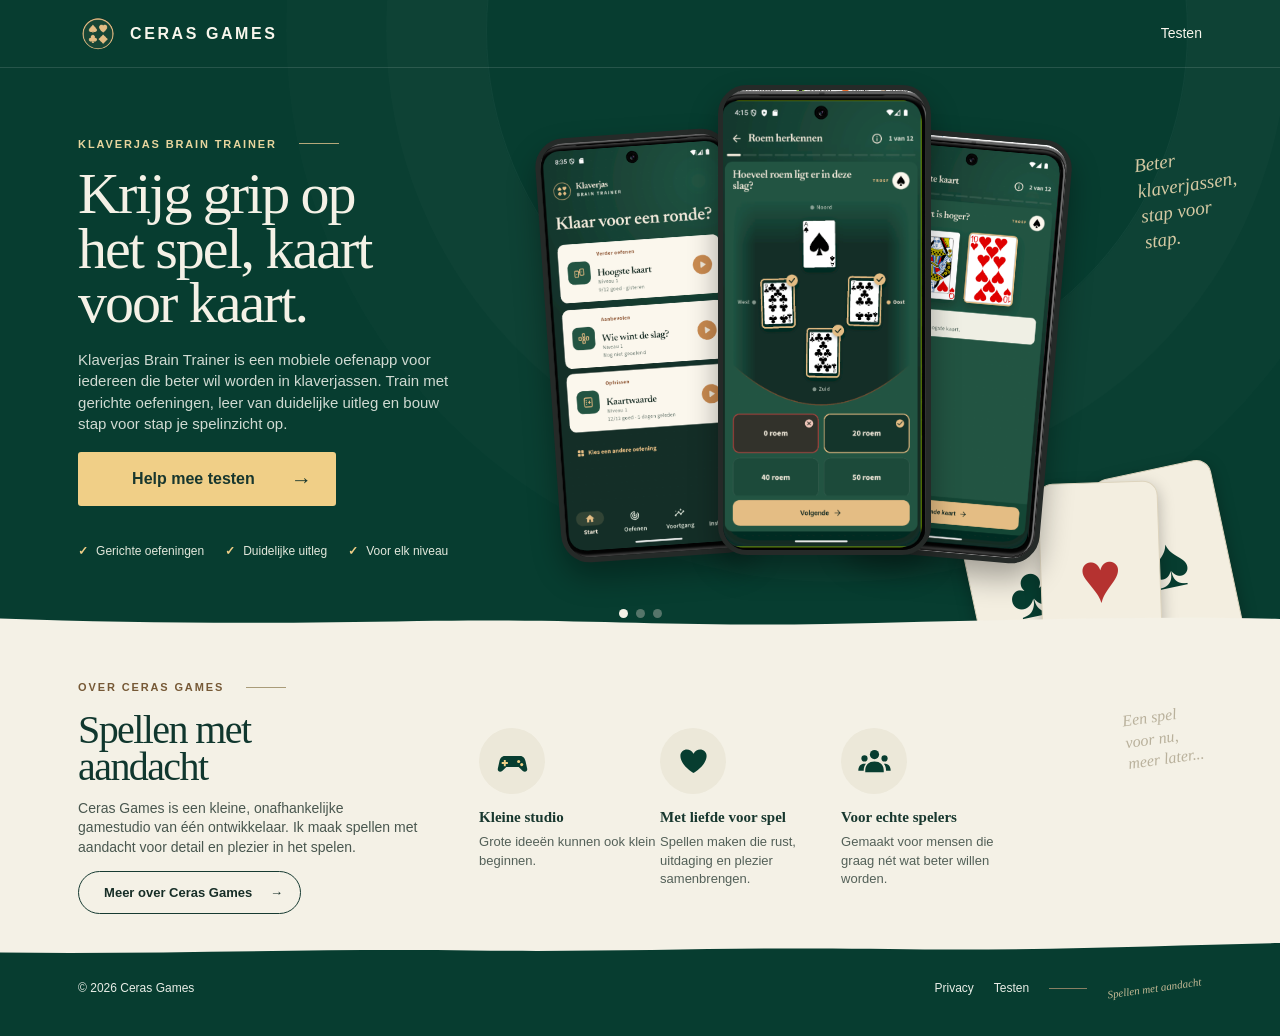
==== commit 7da85ebc: "Remove dead Games links and blend header mark" ====
--- a/index.html
+++ b/index.html
@@ -14,7 +14,6 @@
     <header class="header">
       <a class="brand" href="index.html#top" aria-label="Ceras Games, naar boven"><img src="assets/app-icon.png" width="40" height="40" alt=""><span>CERAS GAMES</span></a>
       <nav aria-label="Hoofdnavigatie">
-        <a href="index.html#games">Games</a>
         <a href="index.html#nieuws" hidden>Nieuws</a>
         <a href="testen/index.html">Testen</a>
       </nav>
--- a/home.css
+++ b/home.css
@@ -11,7 +11,7 @@
 @media(min-width:851px){.about-wrap{gap:61px}.principles{grid-template-columns:repeat(3,181px)}.news-grid{left:36.2%;right:-14px}.story-body{padding-inline:13px}.story h3{font-size:16px;letter-spacing:-.035em}footer .scribble{font-size:11px}}
 @media(max-width:560px){.hero .scribble{display:none}.cards{display:none}}
 .brand{display:flex;align-items:center;gap:12px}
-.brand img{display:block;width:40px;height:40px;border-radius:9px;object-fit:cover}
+.brand img{display:block;width:40px;height:40px;clip-path:circle(39.2% at 50% 50%);object-fit:cover}
 .mug-thumb span{font-size:0!important;color:transparent!important;filter:none!important}
 /* Organische sectie-overgangen en compactere telefoonstapel uit de referentie. */
 @media(min-width:851px){.hero:after{content:"";position:absolute;z-index:4;left:0;right:0;bottom:-1px;height:15px;background:url("data:image/svg+xml,%3Csvg xmlns='http://www.w3.org/2000/svg' viewBox='0 0 1440 20' preserveAspectRatio='none'%3E%3Cpath fill='%23f4f1e6' d='M0 8 C180 14 320 12 500 9 C690 6 800 17 990 12 C1160 8 1300 2 1440 7 V20 H0Z'/%3E%3C/svg%3E") center/100% 100% no-repeat;pointer-events:none}.phone.front{left:30.5%}.phone.left{transform:rotate(-4deg)}.phone.right{right:15%;transform:rotate(5deg)}.about:before{content:"";position:absolute;z-index:2;top:-13px;left:0;right:0;height:14px;background:url("data:image/svg+xml,%3Csvg xmlns='http://www.w3.org/2000/svg' viewBox='0 0 1440 20' preserveAspectRatio='none'%3E%3Cpath fill='%23073d30' d='M0 0 H1440 V6 C1280 5 1120 13 980 10 C760 6 650 17 470 13 C290 9 160 4 0 11 Z'/%3E%3C/svg%3E") center/100% 100% no-repeat;pointer-events:none}.news:after{content:"";position:absolute;z-index:2;top:-15px;left:0;right:0;height:16px;background:url("data:image/svg+xml,%3Csvg xmlns='http://www.w3.org/2000/svg' viewBox='0 0 1440 20' preserveAspectRatio='none'%3E%3Cpath fill='%23f4f1e6' d='M0 0 H1440 V7 C1250 10 1130 14 970 11 C790 7 680 17 500 13 C300 9 150 4 0 18 Z'/%3E%3C/svg%3E") center/100% 100% no-repeat;pointer-events:none}footer{position:relative}footer:before{content:"";position:absolute;z-index:2;top:-14px;left:0;right:0;height:15px;background:url("data:image/svg+xml,%3Csvg xmlns='http://www.w3.org/2000/svg' viewBox='0 0 1440 20' preserveAspectRatio='none'%3E%3Cpath fill='%23073d30' d='M0 13 C180 15 360 10 520 12 C700 16 810 8 1000 11 C1180 14 1320 7 1440 4 V20 H0Z'/%3E%3C/svg%3E") center/100% 100% no-repeat;pointer-events:none}}
